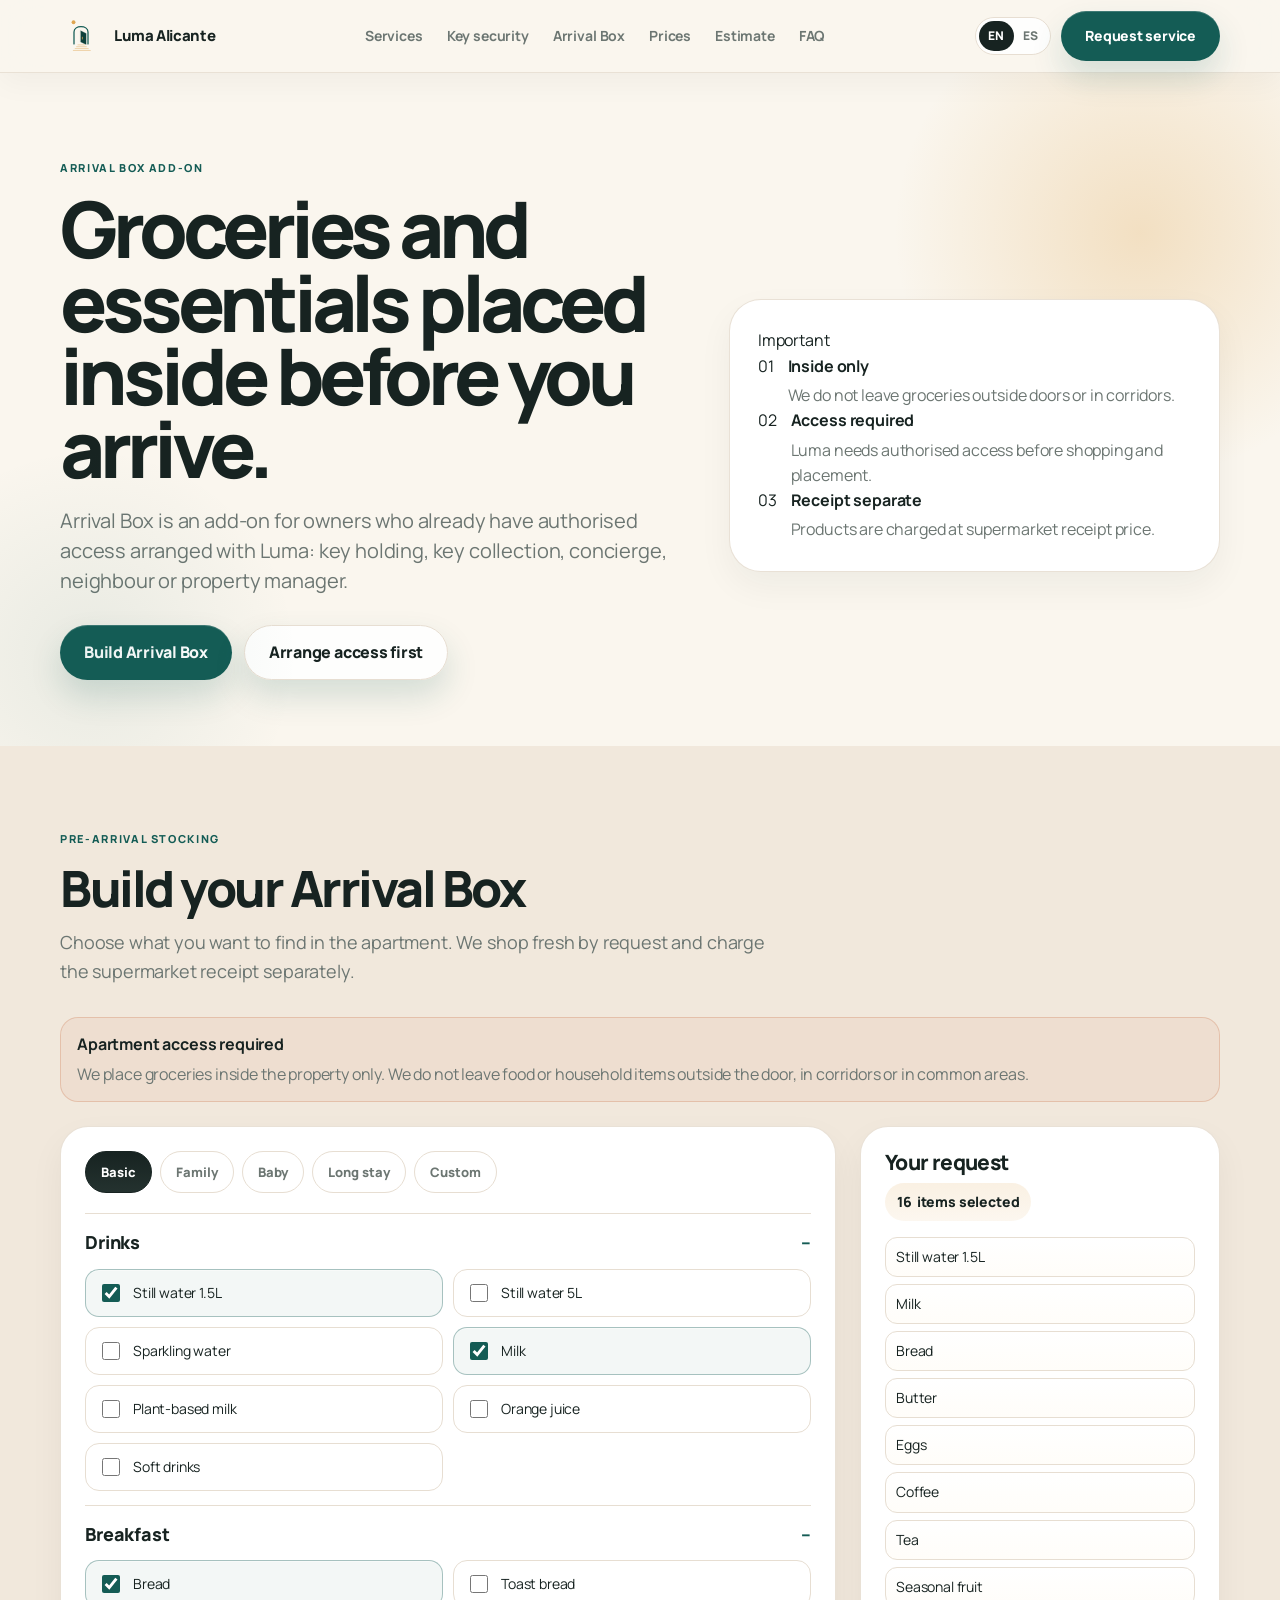
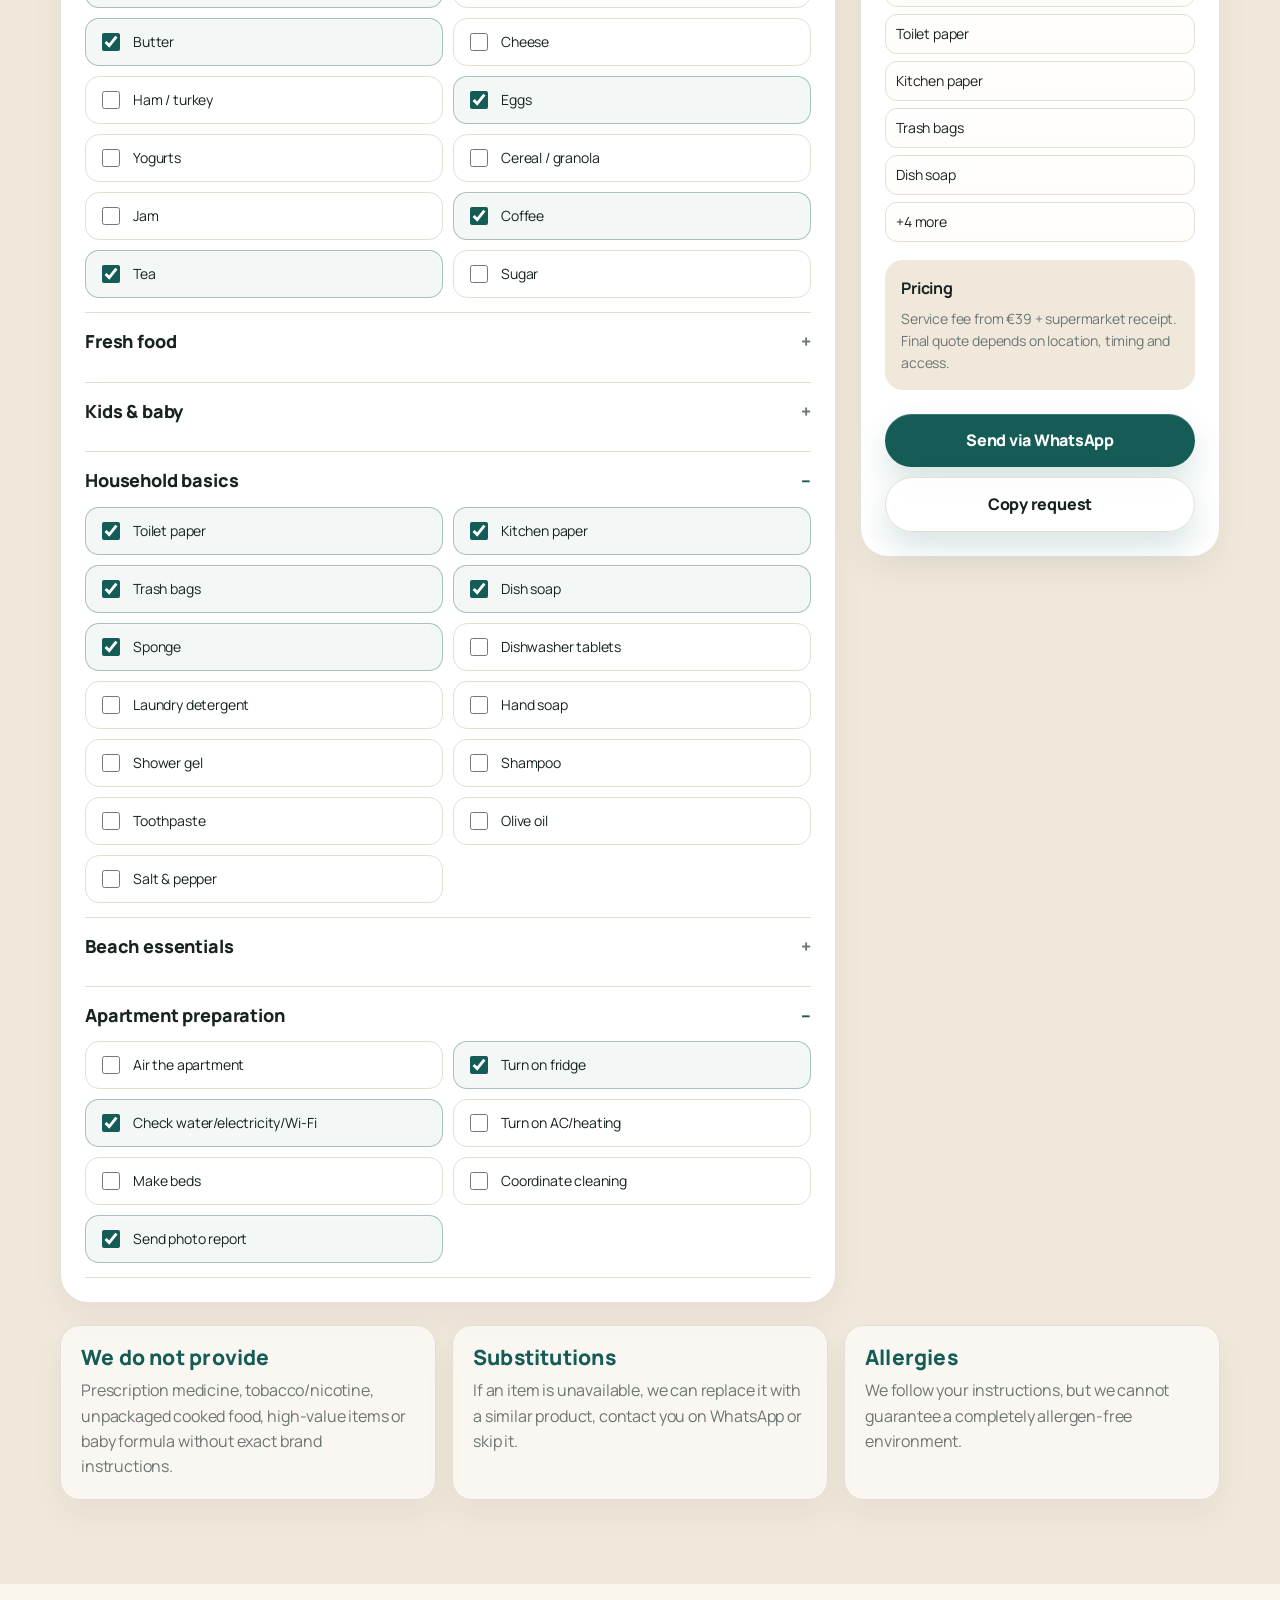
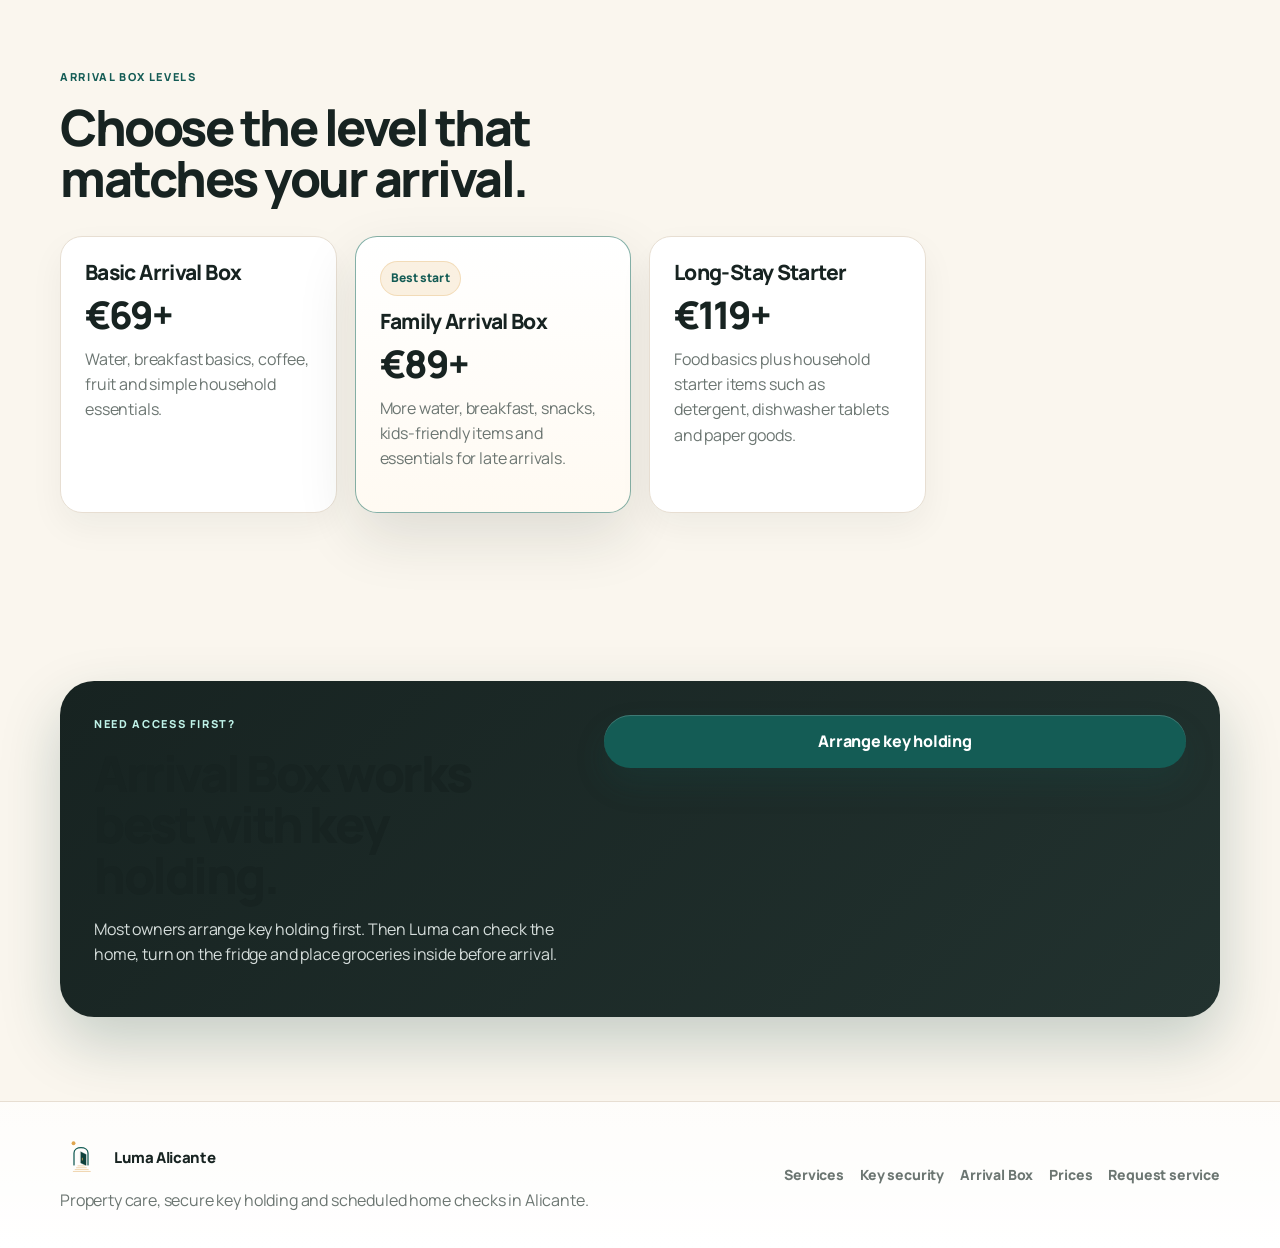
==== arrival-box.html @ c9a64bd4 "Reposition site around key holding and home checks" ====
<!DOCTYPE html>
<html lang="en">
<head>
  <meta charset="UTF-8" />
  <meta name="viewport" content="width=device-width, initial-scale=1.0" />
  <title>Luma Alicante — Arrival Box</title>
  <meta name="description" content="Arrival Box grocery and essentials setup for Alicante property owners when Luma has authorised apartment access." />
  <link rel="canonical" href="https://lumaalicante.com/arrival-box.html" />
  <link rel="icon" href="assets/favicon.svg" type="image/svg+xml" />
  <link rel="preconnect" href="https://fonts.googleapis.com" />
  <link rel="preconnect" href="https://fonts.gstatic.com" crossorigin />
  <link href="https://fonts.googleapis.com/css2?family=Manrope:wght@400;500;600;700;800&display=swap" rel="stylesheet" />
  <link rel="stylesheet" href="styles.css" />
</head>
<body>
  <header class="site-header">
    <div class="container nav">
      <a href="index.html#top" class="brand" aria-label="Luma Alicante home">
        <span class="brand-mark brand-mark-logo"><img src="assets/luma-mark-header.svg" alt="" /></span>
        <span class="brand-text">Luma Alicante</span>
      </a>

      <nav class="nav-links" aria-label="Main navigation">
        <a data-i18n="nav.services" href="index.html#services">Services</a>
        <a data-i18n="nav.security" href="index.html#key-security">Key security</a>
        <a data-i18n="nav.arrival" href="arrival-box.html">Arrival Box</a>
        <a data-i18n="nav.prices" href="index.html#prices">Prices</a>
        <a data-i18n="nav.estimate" href="index.html#calculator">Estimate</a>
        <a data-i18n="nav.faq" href="index.html#faq">FAQ</a>
      </nav>

      <div class="nav-actions">
        <div class="lang-switch" aria-label="Language">
          <button class="lang-btn active" data-lang="en" type="button">EN</button>
          <button class="lang-btn" data-lang="es" type="button">ES</button>
        </div>
        <a class="btn btn-small" href="index.html#contact" data-i18n="nav.cta">Request service</a>
      </div>
    </div>
  </header>

  <main id="top">
    <section class="hero hero-compact">
      <div class="container hero-grid">
        <div class="hero-copy">
          <p class="eyebrow" data-i18n="arrivalPage.eyebrow">Arrival Box add-on</p>
          <h1 data-i18n="arrivalPage.title">Groceries and essentials placed inside before you arrive.</h1>
          <p class="hero-subtitle" data-i18n="arrivalPage.subtitle">Arrival Box is an add-on for owners who already have authorised access arranged with Luma: key holding, key collection, concierge, neighbour or property manager.</p>
          <div class="hero-actions">
            <a class="btn" href="#arrival" data-i18n="arrivalPage.primary">Build Arrival Box</a>
            <a class="btn btn-secondary" href="index.html#contact" data-i18n="arrivalPage.secondary">Arrange access first</a>
          </div>
        </div>

        <div class="hero-card">
          <div class="mini-card">
            <span class="mini-label" data-i18n="arrivalPage.cardTitle">Important</span>
            <div class="mini-item">
              <span>01</span>
              <div><strong data-i18n="arrivalPage.item1.title">Inside only</strong><p data-i18n="arrivalPage.item1.text">We do not leave groceries outside doors or in corridors.</p></div>
            </div>
            <div class="mini-item">
              <span>02</span>
              <div><strong data-i18n="arrivalPage.item2.title">Access required</strong><p data-i18n="arrivalPage.item2.text">Luma needs authorised access before shopping and placement.</p></div>
            </div>
            <div class="mini-item">
              <span>03</span>
              <div><strong data-i18n="arrivalPage.item3.title">Receipt separate</strong><p data-i18n="arrivalPage.item3.text">Products are charged at supermarket receipt price.</p></div>
            </div>
          </div>
        </div>
      </div>
    </section>

    <section class="section section-alt" id="arrival">
      <div class="container">
        <div class="section-head">
          <p class="eyebrow" data-i18n="arrival.eyebrow">Pre-arrival stocking</p>
          <h2 data-i18n="arrival.title">Build your Arrival Box</h2>
          <p data-i18n="arrival.subtitle">Choose what you want to find inside the apartment. Arrival Box is available only when Luma has authorised access to the property.</p>
        </div>

        <div class="access-note">
          <strong data-i18n="arrival.access.title">Apartment access required</strong>
          <p data-i18n="arrival.access.text">We place groceries inside the property only. We do not leave food or household items outside the door, in corridors or in common areas.</p>
        </div>

        <div class="builder-layout">
          <div class="builder">
            <div class="builder-toolbar">
              <button type="button" class="preset active" data-preset="basic" data-i18n="arrival.preset.basic">Basic</button>
              <button type="button" class="preset" data-preset="family" data-i18n="arrival.preset.family">Family</button>
              <button type="button" class="preset" data-preset="baby" data-i18n="arrival.preset.baby">Baby</button>
              <button type="button" class="preset" data-preset="longstay" data-i18n="arrival.preset.longstay">Long stay</button>
              <button type="button" class="preset" data-preset="custom" data-i18n="arrival.preset.custom">Custom</button>
            </div>

            <div class="accordion">
              <details open>
                <summary data-i18n="arrival.cat.drinks">Drinks</summary>
                <div class="check-grid" data-category="drinks"></div>
              </details>
              <details open>
                <summary data-i18n="arrival.cat.breakfast">Breakfast</summary>
                <div class="check-grid" data-category="breakfast"></div>
              </details>
              <details>
                <summary data-i18n="arrival.cat.fresh">Fresh food</summary>
                <div class="check-grid" data-category="fresh"></div>
              </details>
              <details>
                <summary data-i18n="arrival.cat.kids">Kids & baby</summary>
                <div class="check-grid" data-category="kids"></div>
              </details>
              <details open>
                <summary data-i18n="arrival.cat.household">Household basics</summary>
                <div class="check-grid" data-category="household"></div>
              </details>
              <details>
                <summary data-i18n="arrival.cat.beach">Beach essentials</summary>
                <div class="check-grid" data-category="beach"></div>
              </details>
              <details open>
                <summary data-i18n="arrival.cat.prep">Apartment preparation</summary>
                <div class="check-grid" data-category="prep"></div>
              </details>
            </div>
          </div>

          <aside class="summary-card">
            <h3 data-i18n="summary.title">Your request</h3>
            <div class="summary-count"><span id="selectedCount">0</span> <span data-i18n="summary.items">items selected</span></div>
            <ul id="selectedList" class="selected-list"></ul>
            <div class="summary-note">
              <strong data-i18n="summary.priceTitle">Pricing</strong>
              <p data-i18n="summary.priceText">Service fee from €39 + supermarket receipt. Final quote depends on location, timing and access.</p>
            </div>
            <a id="whatsappBuilder" class="btn btn-full" href="#" target="_blank" rel="noreferrer" data-i18n="summary.whatsapp">Send via WhatsApp</a>
            <button id="copyRequest" class="btn btn-secondary btn-full" type="button" data-i18n="summary.copy">Copy request</button>
          </aside>
        </div>

        <div class="notice-grid">
          <div class="notice">
            <h3 data-i18n="arrival.rules.title">We do not provide</h3>
            <p data-i18n="arrival.rules.text">Prescription medicine, tobacco/nicotine, unpackaged cooked food, high-value items or baby formula without exact brand instructions.</p>
          </div>
          <div class="notice">
            <h3 data-i18n="arrival.subs.title">Substitutions</h3>
            <p data-i18n="arrival.subs.text">If an item is unavailable, we can replace it with a similar product, contact you on WhatsApp or skip it.</p>
          </div>
          <div class="notice">
            <h3 data-i18n="arrival.allergy.title">Allergies</h3>
            <p data-i18n="arrival.allergy.text">We follow your instructions, but we cannot guarantee a completely allergen-free environment.</p>
          </div>
        </div>
      </div>
    </section>

    <section class="section">
      <div class="container">
        <div class="section-head">
          <p class="eyebrow" data-i18n="arrivalPage.levels.eyebrow">Arrival Box levels</p>
          <h2 data-i18n="arrivalPage.levels.title">Choose the level that matches your arrival.</h2>
        </div>
        <div class="pricing-grid">
          <article class="price-card">
            <h3 data-i18n="arrivalPage.basic.title">Basic Arrival Box</h3>
            <p class="price">€69+</p>
            <p data-i18n="arrivalPage.basic.text">Water, breakfast basics, coffee, fruit and simple household essentials.</p>
          </article>
          <article class="price-card featured">
            <div class="badge" data-i18n="prices.badge">Best start</div>
            <h3 data-i18n="arrivalPage.family.title">Family Arrival Box</h3>
            <p class="price">€89+</p>
            <p data-i18n="arrivalPage.family.text">More water, breakfast, snacks, kids-friendly items and essentials for late arrivals.</p>
          </article>
          <article class="price-card">
            <h3 data-i18n="arrivalPage.long.title">Long-Stay Starter</h3>
            <p class="price">€119+</p>
            <p data-i18n="arrivalPage.long.text">Food basics plus household starter items such as detergent, dishwasher tablets and paper goods.</p>
          </article>
        </div>
      </div>
    </section>

    <section class="section cta-section">
      <div class="container cta-card">
        <div>
          <p class="eyebrow" data-i18n="arrivalPage.cta.eyebrow">Need access first?</p>
          <h2 data-i18n="arrivalPage.cta.title">Arrival Box works best with key holding.</h2>
          <p data-i18n="arrivalPage.cta.text">Most owners arrange key holding first. Then Luma can check the home, turn on the fridge and place groceries inside before arrival.</p>
        </div>
        <a class="btn" href="index.html#contact" data-i18n="arrivalPage.cta.button">Arrange key holding</a>
      </div>
    </section>
  </main>

  <footer class="footer">
    <div class="container footer-grid">
      <div>
        <a href="index.html#top" class="brand brand-footer">
          <span class="brand-mark brand-mark-logo"><img src="assets/luma-mark-header.svg" alt="" /></span>
          <span class="brand-text">Luma Alicante</span>
        </a>
        <p data-i18n="footer.text">Property care, secure key holding and scheduled home checks in Alicante.</p>
      </div>
      <div class="footer-links">
        <a href="index.html#services" data-i18n="nav.services">Services</a>
        <a href="index.html#key-security" data-i18n="nav.security">Key security</a>
        <a href="arrival-box.html" data-i18n="nav.arrival">Arrival Box</a>
        <a href="index.html#prices" data-i18n="nav.prices">Prices</a>
        <a href="index.html#contact" data-i18n="nav.cta">Request service</a>
      </div>
    </div>
  </footer>

  <script src="script.js"></script>
</body>
</html>
---- styles.css ----
:root{
  --bg:#FAF6EE;
  --surface:#FFFFFF;
  --surface-2:#F1E8DC;
  --text:#172321;
  --muted:#6C7672;
  --line:#E7DED2;
  --accent:#145C55;
  --accent-2:#DFA550;
  --accent-dark:#0E403B;
  --terracotta:#C96F4A;
  --shadow: 0 24px 60px rgba(22, 39, 36, .12);
  --radius: 22px;
  --radius-sm: 14px;
  --container: 1160px;
}

*{box-sizing:border-box}
html{scroll-behavior:smooth}
body{
  margin:0;
  font-family: Inter, ui-sans-serif, system-ui, -apple-system, BlinkMacSystemFont, "Segoe UI", Arial, sans-serif;
  color:var(--text);
  background:var(--bg);
  line-height:1.5;
}

a{color:inherit;text-decoration:none}
button,input,select,textarea{font:inherit}
.container{
  width:min(var(--container), calc(100% - 36px));
  margin:0 auto;
}

.site-header{
  position:sticky;
  top:0;
  z-index:50;
  background:rgba(248,245,239,.88);
  backdrop-filter: blur(18px);
  border-bottom:1px solid rgba(228,221,210,.72);
}

.nav{
  height:72px;
  display:flex;
  align-items:center;
  justify-content:space-between;
  gap:18px;
}

.brand{
  display:flex;
  align-items:center;
  gap:10px;
  font-weight:800;
  letter-spacing:-.02em;
}

.brand-mark{
  width:38px;
  height:38px;
  border-radius:12px;
  display:grid;
  place-items:center;
  background:var(--accent);
  color:#fff;
  font-weight:900;
  box-shadow:0 8px 22px rgba(31,111,97,.25);
}

.brand-text{white-space:nowrap}
.nav-links{
  display:flex;
  align-items:center;
  gap:22px;
  color:var(--muted);
  font-size:14px;
}
.nav-links a:hover{color:var(--text)}

.nav-actions{display:flex;align-items:center;gap:10px}
.lang-switch{
  display:flex;
  padding:3px;
  border:1px solid var(--line);
  border-radius:999px;
  background:rgba(255,255,255,.7);
}

.lang-btn{
  border:0;
  background:transparent;
  color:var(--muted);
  padding:6px 9px;
  border-radius:999px;
  cursor:pointer;
  font-size:12px;
  font-weight:700;
}
.lang-btn.active{
  background:var(--text);
  color:#fff;
}

.btn{
  display:inline-flex;
  align-items:center;
  justify-content:center;
  gap:8px;
  border:0;
  border-radius:999px;
  padding:14px 22px;
  background:var(--accent);
  color:#fff;
  font-weight:800;
  cursor:pointer;
  box-shadow:0 14px 34px rgba(31,111,97,.22);
  transition:transform .18s ease, box-shadow .18s ease, background .18s ease;
}
.btn:hover{transform:translateY(-1px);box-shadow:0 18px 44px rgba(31,111,97,.28);background:var(--accent-dark)}
.btn-secondary{
  background:#fff;
  color:var(--text);
  box-shadow:none;
  border:1px solid var(--line);
}
.btn-secondary:hover{background:var(--surface-2);box-shadow:none}
.btn-small{padding:10px 16px;font-size:14px}
.btn-full{width:100%}

.hero{
  padding:78px 0 56px;
  overflow:hidden;
  position:relative;
}
.hero:before{
  content:"";
  position:absolute;
  inset:-120px -140px auto auto;
  width:520px;
  height:520px;
  border-radius:50%;
  background:radial-gradient(circle, rgba(232,164,75,.35), rgba(232,164,75,0) 62%);
  pointer-events:none;
}
.hero-grid{
  display:grid;
  grid-template-columns: 1.12fr .88fr;
  gap:44px;
  align-items:center;
}
.eyebrow{
  margin:0 0 14px;
  color:var(--accent);
  font-weight:900;
  text-transform:uppercase;
  letter-spacing:.12em;
  font-size:12px;
}
h1,h2,h3,p{margin-top:0}
h1{
  font-size:clamp(42px, 7vw, 76px);
  line-height:.95;
  letter-spacing:-.07em;
  margin-bottom:22px;
}
h2{
  font-size:clamp(30px, 4vw, 48px);
  line-height:1.02;
  letter-spacing:-.045em;
  margin-bottom:16px;
}
h3{
  font-size:21px;
  line-height:1.15;
  letter-spacing:-.025em;
  margin-bottom:8px;
}
.hero-subtitle{
  max-width:680px;
  font-size:20px;
  color:var(--muted);
  margin-bottom:28px;
}
.hero-actions{display:flex;gap:12px;flex-wrap:wrap;margin-bottom:32px}
.trust-row{
  display:grid;
  grid-template-columns:repeat(3, minmax(0,1fr));
  gap:14px;
  max-width:720px;
}
.trust-row div{
  padding:16px;
  border:1px solid var(--line);
  border-radius:18px;
  background:rgba(255,255,255,.58);
}
.trust-row strong{display:block;font-size:14px}
.trust-row span{font-size:13px;color:var(--muted)}

.hero-card{
  background:var(--surface);
  padding:28px;
  border-radius:32px;
  box-shadow:var(--shadow);
  position:relative;
  overflow:hidden;
  border:1px solid rgba(255,255,255,.68);
}
.card-topline{
  height:8px;
  width:100px;
  border-radius:999px;
  background:linear-gradient(90deg, var(--accent), var(--accent-2));
  margin-bottom:22px;
}
.mini-list{display:grid;gap:18px;margin:22px 0 24px}
.mini-item{display:flex;gap:14px}
.icon{
  flex:0 0 auto;
  width:30px;
  height:30px;
  border-radius:50%;
  display:grid;
  place-items:center;
  color:#fff;
  background:var(--accent);
  font-weight:900;
}
.mini-item p{color:var(--muted);margin:4px 0 0}

.section{padding:78px 0}
.section-alt{background:var(--surface-2)}
.problem{padding:54px 0;border-top:1px solid var(--line);border-bottom:1px solid var(--line)}
.split{
  display:grid;
  grid-template-columns: .9fr 1fr;
  gap:44px;
  align-items:start;
}
.split > p, .split div + p{font-size:19px;color:var(--muted);margin:0}
.section-head{
  max-width:720px;
  margin-bottom:32px;
}
.section-head p:not(.eyebrow){color:var(--muted);font-size:18px}

.cards{display:grid;gap:18px}
.cards-3{grid-template-columns:repeat(3, minmax(0,1fr))}
.card{
  background:var(--surface);
  border:1px solid var(--line);
  border-radius:var(--radius);
  padding:24px;
  min-height:210px;
}
.card p{color:var(--muted);margin-bottom:0}
.card-icon{font-size:28px;display:block;margin-bottom:18px}

.builder-layout{
  display:grid;
  grid-template-columns:1fr 360px;
  gap:24px;
  align-items:start;
}
.builder,.summary-card{
  background:var(--surface);
  border:1px solid var(--line);
  border-radius:28px;
  padding:24px;
}
.builder-toolbar{
  display:flex;
  flex-wrap:wrap;
  gap:8px;
  margin-bottom:18px;
}
.preset{
  border:1px solid var(--line);
  background:#fff;
  border-radius:999px;
  padding:10px 14px;
  font-weight:800;
  cursor:pointer;
  color:var(--muted);
}
.preset.active{
  color:#fff;
  background:var(--text);
  border-color:var(--text);
}
.accordion details{
  border-top:1px solid var(--line);
  padding:14px 0;
}
.accordion details:last-child{border-bottom:1px solid var(--line)}
.accordion summary{
  cursor:pointer;
  font-weight:900;
  font-size:18px;
  margin-bottom:12px;
}
.check-grid{
  display:grid;
  grid-template-columns:repeat(2, minmax(0,1fr));
  gap:10px;
}
.check{
  display:flex;
  align-items:center;
  gap:10px;
  padding:11px 12px;
  border:1px solid var(--line);
  border-radius:14px;
  background:#fff;
  cursor:pointer;
}
.check input{width:18px;height:18px;accent-color:var(--accent)}
.check span{font-size:14px}

.summary-card{
  position:sticky;
  top:92px;
}
.summary-count{
  display:inline-flex;
  gap:5px;
  align-items:center;
  padding:8px 12px;
  background:var(--surface-2);
  border-radius:999px;
  color:var(--muted);
  font-weight:800;
  font-size:14px;
  margin-bottom:16px;
}
.selected-list{
  min-height:120px;
  padding:0;
  margin:0 0 18px;
  list-style:none;
  display:grid;
  gap:7px;
}
.selected-list li{
  font-size:14px;
  padding:8px 10px;
  background:#fff;
  border:1px solid var(--line);
  border-radius:12px;
}
.summary-note{
  padding:16px;
  background:var(--surface-2);
  border-radius:18px;
  margin:14px 0;
}
.summary-note p{margin:6px 0 0;color:var(--muted);font-size:14px}
.summary-card .btn{margin-top:10px}

.notice-grid{
  display:grid;
  grid-template-columns:repeat(3, minmax(0,1fr));
  gap:16px;
  margin-top:22px;
}
.notice{
  background:rgba(255,255,255,.65);
  border:1px solid var(--line);
  border-radius:20px;
  padding:20px;
}
.notice p{color:var(--muted);margin-bottom:0}

.pricing-grid{
  display:grid;
  grid-template-columns:repeat(4, minmax(0,1fr));
  gap:18px;
}
.price-card{
  position:relative;
  background:var(--surface);
  border:1px solid var(--line);
  border-radius:var(--radius);
  padding:24px;
}
.price-card.featured{
  border-color:rgba(31,111,97,.55);
  box-shadow:var(--shadow);
}
.badge{
  display:inline-flex;
  padding:7px 10px;
  border-radius:999px;
  background:rgba(31,111,97,.1);
  color:var(--accent);
  font-weight:900;
  font-size:12px;
  margin-bottom:14px;
}
.price{
  font-size:36px;
  line-height:1;
  letter-spacing:-.05em;
  font-weight:950;
  margin:10px 0 14px;
}
.price-card p:not(.price){color:var(--muted)}
.price-card ul{
  padding-left:18px;
  margin:18px 0 0;
  color:var(--muted);
}
.price-card li{margin:8px 0}

.steps{
  display:grid;
  grid-template-columns:repeat(4, minmax(0,1fr));
  gap:18px;
}
.step{
  background:var(--surface);
  border:1px solid var(--line);
  border-radius:var(--radius);
  padding:24px;
}
.step span{
  width:38px;
  height:38px;
  display:grid;
  place-items:center;
  border-radius:50%;
  background:var(--accent);
  color:#fff;
  font-weight:950;
  margin-bottom:18px;
}
.step p{color:var(--muted);margin-bottom:0}

.areas{background:var(--accent);color:#fff}
.areas .eyebrow{color:#d9fff7}
.areas .split div + p{color:#e3f5f2}
.area-tags{
  display:flex;
  flex-wrap:wrap;
  gap:10px;
}
.area-tags span{
  padding:12px 14px;
  border-radius:999px;
  background:rgba(255,255,255,.14);
  border:1px solid rgba(255,255,255,.22);
  font-weight:800;
}

.narrow{max-width:820px}
.faq-list{
  display:grid;
  gap:12px;
}
.faq-list details{
  background:var(--surface);
  border:1px solid var(--line);
  border-radius:18px;
  padding:18px 20px;
}
.faq-list summary{
  cursor:pointer;
  font-weight:900;
}
.faq-list p{color:var(--muted);margin:12px 0 0}

.cta-section{padding-bottom:100px}
.cta-card{
  background:var(--text);
  color:#fff;
  border-radius:34px;
  padding:34px;
  display:grid;
  grid-template-columns:.9fr 1.1fr;
  gap:34px;
  align-items:start;
}
.cta-card .eyebrow{color:#bff2e8}
.cta-card p{color:#d5dddb}
.contact-form{
  display:grid;
  grid-template-columns:repeat(2, minmax(0,1fr));
  gap:14px;
  background:#fff;
  border-radius:26px;
  padding:20px;
  color:var(--text);
}
.contact-form label{display:grid;gap:7px}
.contact-form label.full{grid-column:1/-1}
.contact-form span{
  color:var(--muted);
  font-weight:800;
  font-size:13px;
}
input,select,textarea{
  width:100%;
  border:1px solid var(--line);
  border-radius:14px;
  padding:12px 13px;
  background:#fff;
  color:var(--text);
  outline:none;
}
input:focus,select:focus,textarea:focus{
  border-color:var(--accent);
  box-shadow:0 0 0 4px rgba(31,111,97,.1);
}
.contact-form button{grid-column:1/-1}
.form-note{
  grid-column:1/-1;
  margin:0;
  font-size:12px;
  color:var(--muted)!important;
}

.footer{
  padding:34px 0;
  border-top:1px solid var(--line);
  background:#fff;
}
.footer-grid{
  display:flex;
  justify-content:space-between;
  gap:24px;
}
.footer p{color:var(--muted);margin:10px 0 0}
.footer-links{
  display:flex;
  gap:16px;
  align-items:center;
  color:var(--muted);
  font-weight:800;
  font-size:14px;
}

@media (max-width: 980px){
  .nav-links{display:none}
  .hero-grid,.split,.builder-layout,.cta-card{grid-template-columns:1fr}
  .summary-card{position:static}
  .cards-3,.pricing-grid{grid-template-columns:repeat(2, minmax(0,1fr))}
  .steps,.notice-grid{grid-template-columns:repeat(2, minmax(0,1fr))}
  h1{letter-spacing:-.055em}
}

@media (max-width: 640px){
  .container{width:min(100% - 24px, var(--container))}
  .nav{height:auto;padding:12px 0;align-items:flex-start}
  .brand-text{font-size:14px}
  .nav-actions{align-items:flex-end;flex-direction:column}
  .btn-small{display:none}
  .hero{padding:46px 0 38px}
  .hero-actions .btn{width:100%}
  .trust-row,.cards-3,.pricing-grid,.steps,.notice-grid,.check-grid,.contact-form{grid-template-columns:1fr}
  .section{padding:54px 0}
  .hero-card,.builder,.summary-card,.cta-card{border-radius:24px;padding:20px}
  .footer-grid{display:grid}
  .footer-links{flex-wrap:wrap}
}


/* Strategic MVP sections */
.audience-cards .card{min-height:190px}
.audience-card{background:linear-gradient(180deg,#fff,rgba(255,255,255,.78))}
.pain-grid{display:grid;grid-template-columns:repeat(3,minmax(0,1fr));gap:16px}
.pain-item{background:var(--surface);border:1px solid var(--line);border-radius:22px;padding:22px}
.pain-item span{display:grid;place-items:center;width:42px;height:42px;border-radius:14px;background:rgba(31,111,97,.1);margin-bottom:16px;font-size:22px}
.pain-item p{color:var(--muted);margin-bottom:0}
.report-layout{display:grid;grid-template-columns:.9fr 1.1fr;gap:38px;align-items:center}
.report-layout>div:first-child p:not(.eyebrow){color:var(--muted);font-size:18px;margin-bottom:24px}
.report-card{background:#fff;border:1px solid var(--line);border-radius:30px;padding:24px;box-shadow:var(--shadow)}
.report-header{display:flex;align-items:flex-start;justify-content:space-between;gap:14px;padding-bottom:18px;border-bottom:1px solid var(--line);margin-bottom:16px}
.report-header strong{display:block;font-size:20px}.report-header span:not(.status-ok){display:block;color:var(--muted);font-size:14px;margin-top:3px}
.status-ok{display:inline-flex;align-items:center;justify-content:center;min-width:54px;height:34px;padding:0 12px;border-radius:999px;background:rgba(31,111,97,.12);color:var(--accent);font-weight:950}
.report-list{display:grid;gap:10px}.report-list div{display:flex;justify-content:space-between;gap:14px;padding:12px 14px;border-radius:14px;background:var(--bg)}.report-list span{color:var(--muted)}.report-list strong{color:var(--accent)}
.photo-strip{display:grid;grid-template-columns:repeat(4,1fr);gap:10px;margin:18px 0}.photo-strip span{height:78px;border-radius:14px;background:linear-gradient(135deg,rgba(31,111,97,.16),rgba(232,164,75,.18)),var(--surface-2);border:1px solid var(--line)}
.report-card>p{color:var(--muted);margin:0;font-size:14px}
.key-list{display:grid;grid-template-columns:repeat(2,minmax(0,1fr));gap:14px}.key-list div{background:#fff;border:1px solid var(--line);border-radius:18px;padding:18px}.key-list strong{display:block;font-size:18px;margin-bottom:6px}.key-list p{color:var(--muted);margin:0}
.scope-card{display:grid;grid-template-columns:.85fr 1.15fr;gap:34px;align-items:center;background:var(--text);color:#fff;border-radius:30px;padding:34px}.scope-card .eyebrow{color:#bff2e8}.scope-card p{color:#d5dddb;margin:0;font-size:18px}
@media (max-width:980px){.pain-grid,.report-layout,.scope-card{grid-template-columns:1fr}}
@media (max-width:640px){.pain-grid,.key-list{grid-template-columns:1fr}.photo-strip{grid-template-columns:repeat(2,1fr)}.scope-card{padding:24px;border-radius:24px}}


/* Luma palette refinements */
.notice h3,
.badge{
  letter-spacing:.01em;
}

.report-note-attention,
.attention-accent{
  color: var(--terracotta);
}

.warm-accent,
.text-warm{
  color: var(--terracotta);
}



/* Final typography and micro-details for Luma */
html{
  -webkit-font-smoothing: antialiased;
  -moz-osx-font-smoothing: grayscale;
}

body{
  font-family: "Manrope", Inter, ui-sans-serif, system-ui, -apple-system, BlinkMacSystemFont, "Segoe UI", Arial, sans-serif;
  line-height: 1.58;
  letter-spacing: -0.01em;
  text-rendering: optimizeLegibility;
}

::selection{
  background: rgba(20, 92, 85, .18);
  color: var(--text);
}

.site-header{
  background: rgba(250,246,238,.86);
  border-bottom: 1px solid rgba(231,222,210,.9);
  box-shadow: 0 10px 30px rgba(23,35,33,.04);
}

.brand{
  gap: 12px;
}

.brand-mark{
  width: 42px;
  height: 42px;
  border-radius: 14px;
  background: linear-gradient(160deg, var(--accent), #1a6b63);
  box-shadow:
    0 10px 24px rgba(20,92,85,.22),
    inset 0 1px 0 rgba(255,255,255,.18);
  position: relative;
  overflow: hidden;
}

.brand-mark:after{
  content:"";
  position:absolute;
  inset: 0;
  background:
    radial-gradient(circle at 78% 22%, rgba(223,165,80,.85), rgba(223,165,80,0) 28%);
  pointer-events:none;
}

.brand-text{
  font-size: 15px;
  font-weight: 800;
  letter-spacing: -0.025em;
}

.nav-links{
  gap: 24px;
  font-size: 14px;
  font-weight: 700;
}

.nav-links a{
  position: relative;
  transition: color .18s ease;
}

.nav-links a:after{
  content:"";
  position:absolute;
  left:0;
  bottom:-7px;
  width:100%;
  height:2px;
  transform: scaleX(0);
  transform-origin:left;
  transition: transform .18s ease;
  background: var(--accent);
  border-radius: 999px;
}

.nav-links a:hover:after{
  transform: scaleX(1);
}

.lang-switch{
  background: rgba(255,255,255,.84);
  box-shadow: inset 0 1px 0 rgba(255,255,255,.55);
}

.lang-btn{
  font-weight: 800;
  letter-spacing: .02em;
}

.btn{
  padding: 14px 24px;
  font-weight: 800;
  letter-spacing: -0.015em;
  box-shadow:
    0 16px 32px rgba(20,92,85,.16),
    inset 0 1px 0 rgba(255,255,255,.18);
}

.btn:hover{
  transform: translateY(-2px);
}

.btn-secondary{
  background: rgba(255,255,255,.88);
}

.hero{
  padding: 86px 0 62px;
}

.hero:before{
  width: 560px;
  height: 560px;
  background:
    radial-gradient(circle, rgba(223,165,80,.28), rgba(223,165,80,0) 62%);
}

.hero:after{
  content:"";
  position:absolute;
  inset:auto auto -120px -120px;
  width:420px;
  height:420px;
  border-radius:50%;
  background: radial-gradient(circle, rgba(20,92,85,.08), rgba(20,92,85,0) 70%);
  pointer-events:none;
}

.eyebrow{
  font-size: 11px;
  letter-spacing: .15em;
  margin-bottom: 16px;
}

h1,h2,h3{
  color: var(--text);
}

h1{
  font-size: clamp(44px, 7vw, 78px);
  line-height: .94;
  font-weight: 800;
  letter-spacing: -0.065em;
  max-width: 12.5ch;
  margin-bottom: 20px;
}

h2{
  font-weight: 800;
  font-size: clamp(32px, 4.2vw, 50px);
  line-height: 1.02;
  letter-spacing: -0.05em;
  max-width: 16ch;
}

.section-head h2{
  margin-bottom: 14px;
}

h3{
  font-size: 21px;
  line-height: 1.14;
  font-weight: 800;
  letter-spacing: -0.03em;
}

.hero-subtitle{
  max-width: 640px;
  font-size: 20px;
  line-height: 1.52;
  color: var(--muted);
}

.trust-row div{
  background: rgba(255,255,255,.68);
  border: 1px solid rgba(231,222,210,.95);
  box-shadow: 0 8px 24px rgba(23,35,33,.04);
}

.hero-card,
.builder,
.summary-card,
.price-card,
.card,
.step,
.faq-list details,
.pain-item,
.report-card,
.notice,
.key-list div{
  box-shadow: 0 14px 34px rgba(23,35,33,.05);
}

.hero-card,
.report-card,
.summary-card,
.builder{
  border: 1px solid rgba(231,222,210,.9);
}

.card-topline{
  height: 9px;
  width: 112px;
  background: linear-gradient(90deg, var(--accent), var(--accent-2));
}

.mini-item .icon{
  box-shadow: 0 8px 16px rgba(20,92,85,.16);
}

.section{
  padding: 84px 0;
}

.problem{
  background:
    linear-gradient(180deg, rgba(255,255,255,.42), rgba(255,255,255,.18));
}

.split > p, .split div + p,
.section-head p:not(.eyebrow),
.report-layout > div:first-child p:not(.eyebrow){
  color: var(--muted);
}

.card,
.pain-item,
.step,
.notice{
  transition: transform .18s ease, box-shadow .18s ease, border-color .18s ease;
}

.card:hover,
.pain-item:hover,
.step:hover,
.notice:hover{
  transform: translateY(-3px);
  box-shadow: 0 18px 38px rgba(23,35,33,.07);
  border-color: rgba(20,92,85,.16);
}

.card-icon{
  filter: saturate(1.05);
}

.builder-toolbar{
  margin-bottom: 20px;
}

.preset{
  font-size: 13px;
  font-weight: 800;
  padding: 10px 15px;
  transition: all .18s ease;
}

.preset:hover{
  border-color: rgba(20,92,85,.28);
}

.preset.active{
  background: linear-gradient(180deg, var(--text), #24322f);
}

.accordion summary{
  list-style: none;
  position: relative;
  padding-right: 22px;
}

.accordion summary::-webkit-details-marker{
  display:none;
}

.accordion summary:after{
  content:"+";
  position:absolute;
  right:0;
  top:0;
  color: var(--muted);
  font-weight: 800;
}

.accordion details[open] summary:after{
  content:"–";
  color: var(--accent);
}

.check{
  transition: border-color .15s ease, background .15s ease, transform .15s ease, box-shadow .15s ease;
}

.check:hover{
  border-color: rgba(20,92,85,.26);
  transform: translateY(-1px);
}

.check:has(input:checked){
  background: rgba(20,92,85,.05);
  border-color: rgba(20,92,85,.34);
  box-shadow: inset 0 1px 0 rgba(255,255,255,.4);
}

.summary-count{
  background: linear-gradient(180deg, rgba(223,165,80,.16), rgba(223,165,80,.09));
  color: var(--text);
}

.selected-list li{
  background: linear-gradient(180deg, #fff, #fffdf9);
}

.notice h3,
.badge{
  color: var(--accent);
}

.badge{
  background: rgba(223,165,80,.16);
  border: 1px solid rgba(223,165,80,.28);
}

.price-card.featured{
  background: linear-gradient(180deg, #fff, #fffaf2);
}

.price{
  font-size: 38px;
  font-weight: 800;
}

.report-list div{
  background: linear-gradient(180deg, #fff, #fcfbf8);
  border: 1px solid rgba(231,222,210,.72);
}

.status-ok{
  background: rgba(20,92,85,.10);
  border: 1px solid rgba(20,92,85,.16);
}

.photo-strip span{
  position: relative;
  overflow: hidden;
}

.photo-strip span:after{
  content:"";
  position:absolute;
  inset:0;
  background: linear-gradient(135deg, rgba(255,255,255,.08), rgba(255,255,255,0));
}

.area-tags span{
  background: rgba(255,255,255,.12);
  backdrop-filter: blur(8px);
}

.faq-list summary{
  font-size: 17px;
  line-height: 1.3;
}

.cta-card{
  box-shadow: 0 26px 60px rgba(14,64,59,.22);
  background: linear-gradient(135deg, var(--text), #22322f);
}

.contact-form{
  box-shadow: inset 0 1px 0 rgba(255,255,255,.28);
}

input,select,textarea{
  transition: border-color .18s ease, box-shadow .18s ease, background .18s ease;
}

input:hover,select:hover,textarea:hover{
  border-color: rgba(20,92,85,.22);
}

input::placeholder,
textarea::placeholder{
  color: #98a19d;
}

.footer{
  background: linear-gradient(180deg, rgba(255,255,255,.72), #fff);
}

.footer-links a{
  position: relative;
}

.footer-links a:after{
  content:"";
  position:absolute;
  left:0;
  bottom:-4px;
  width:100%;
  height:1px;
  transform: scaleX(0);
  transform-origin:left;
  transition: transform .18s ease;
  background: var(--accent);
}

.footer-links a:hover:after{
  transform: scaleX(1);
}

@media (max-width: 980px){
  h1{
    max-width: none;
  }
  h2{
    max-width: none;
  }
}

@media (max-width: 640px){
  body{
    line-height: 1.56;
  }
  h1{
    font-size: clamp(38px, 11vw, 54px);
    letter-spacing: -0.055em;
  }
  .hero-subtitle{
    font-size: 18px;
  }
  .site-header{
    box-shadow:none;
  }
  .brand-mark{
    width: 38px;
    height: 38px;
  }
  .section{
    padding: 58px 0;
  }
}


/* Luma final logo integration */
.brand-mark-logo{
  padding:0;
  background:var(--accent-dark);
  overflow:hidden;
  box-shadow:
    0 10px 24px rgba(14,64,59,.18),
    inset 0 1px 0 rgba(255,255,255,.12);
}

.brand-mark-logo:after{
  display:none;
}

.brand-mark-logo img{
  width:100%;
  height:100%;
  display:block;
  object-fit:cover;
}

.hero-logo-lockup{
  display:flex;
  justify-content:center;
  margin:-4px 0 8px;
  padding-bottom:10px;
  border-bottom:1px solid rgba(231,222,210,.65);
}

.hero-logo-lockup img{
  width:min(240px, 72%);
  height:auto;
  opacity:.98;
}

@media (max-width: 640px){
  .hero-logo-lockup{
    margin-top:0;
  }
  .hero-logo-lockup img{
    width:min(220px, 78%);
  }
}


/* Launch polish for final Luma logo */
.brand-mark-logo{background:var(--accent-dark); border-radius:14px;}
.brand-mark-logo img{object-fit:cover; transform:scale(1.02);}
.hero-logo-lockup img{max-height:170px;}
@media (max-width: 640px){.hero-logo-lockup img{max-height:145px;}}


/* Logo placement fix: light header mark, no large centered logo in hero card */
.brand-mark-logo{
  width:42px;
  height:42px;
  padding:0;
  background:transparent !important;
  border-radius:0 !important;
  box-shadow:none !important;
  overflow:visible;
}

.brand-mark-logo:after{
  display:none !important;
}

.brand-mark-logo img{
  width:42px;
  height:42px;
  display:block;
  object-fit:contain !important;
  transform:none !important;
}

.hero-logo-lockup{
  display:none !important;
}

.hero-card .card-topline{
  margin-top:0;
}

@media (max-width: 640px){
  .brand-mark-logo,
  .brand-mark-logo img{
    width:38px;
    height:38px;
  }
}


/* Service calculator */
.calculator-section{
  background:
    radial-gradient(circle at top right, rgba(223,165,80,.10), rgba(223,165,80,0) 36%),
    var(--surface-2);
}

.calculator-grid{
  display:grid;
  grid-template-columns: minmax(0, 1.35fr) minmax(320px, .65fr);
  gap:28px;
  align-items:start;
}

.calculator-panel,
.calculator-summary{
  background:#fff;
  border:1px solid var(--line);
  border-radius:30px;
  box-shadow:0 14px 34px rgba(23,35,33,.05);
}

.calculator-panel{
  padding:28px;
}

.calculator-summary{
  padding:26px;
  position:sticky;
  top:96px;
}

.calc-group{
  padding-bottom:22px;
  margin-bottom:22px;
  border-bottom:1px solid var(--line);
}

.calc-group:last-of-type{
  margin-bottom:0;
}

.calc-group h3{
  margin-bottom:14px;
}

.calc-row{
  display:grid;
  grid-template-columns:repeat(2, minmax(0, 1fr));
  gap:16px;
  margin-top:16px;
}

.calc-field{
  display:grid;
  gap:8px;
}

.calc-field span{
  font-weight:800;
  color:var(--text);
  font-size:14px;
}

.calc-field select,
.calc-field input{
  width:100%;
  border:1px solid var(--line);
  border-radius:16px;
  padding:13px 14px;
  font:inherit;
  background:#fff;
  color:var(--text);
}

.calc-hint{
  margin:10px 0 0;
  color:var(--muted);
  font-size:14px;
}

.calc-options{
  display:grid;
  gap:10px;
}

.calc-options label{
  display:flex;
  gap:11px;
  align-items:center;
  border:1px solid var(--line);
  border-radius:16px;
  padding:13px 14px;
  background:linear-gradient(180deg, #fff, #fffdf9);
  cursor:pointer;
  transition:border-color .18s ease, transform .18s ease, background .18s ease;
}

.calc-options label:hover{
  border-color:rgba(20,92,85,.25);
  transform:translateY(-1px);
}

.calc-options input{
  width:18px;
  height:18px;
  accent-color:var(--accent);
  flex:0 0 auto;
}

.calc-options span{
  font-weight:700;
  color:var(--text);
}

.calc-total{
  display:flex;
  justify-content:space-between;
  align-items:baseline;
  gap:16px;
  padding:16px 0;
  border-bottom:1px solid var(--line);
}

.calc-total span{
  color:var(--muted);
  font-weight:800;
}

.calc-total strong{
  color:var(--accent);
  font-size:42px;
  line-height:1;
  letter-spacing:-.04em;
}

.calc-total-muted strong{
  color:var(--text);
  font-size:26px;
}

.calc-breakdown{
  margin:22px 0;
}

.calc-breakdown h3{
  margin-bottom:12px;
}

.calc-breakdown ul{
  list-style:none;
  display:grid;
  gap:8px;
}

.calc-breakdown li{
  display:flex;
  justify-content:space-between;
  gap:16px;
  background:var(--bg);
  border:1px solid rgba(231,222,210,.7);
  border-radius:14px;
  padding:10px 12px;
  color:var(--muted);
  font-size:14px;
}

.calc-breakdown li strong{
  color:var(--text);
}

.calc-disclaimer{
  color:var(--muted);
  font-size:14px;
  margin-bottom:18px;
}

@media (max-width: 980px){
  .calculator-grid{
    grid-template-columns:1fr;
  }
  .calculator-summary{
    position:static;
  }
}

@media (max-width: 640px){
  .calculator-panel,
  .calculator-summary{
    padding:20px;
    border-radius:24px;
  }
  .calc-row{
    grid-template-columns:1fr;
  }
  .calc-total strong{
    font-size:34px;
  }
}


/* Calculator v2 fields */
.calc-grocery-field{
  margin-top:16px;
}

.calc-group-last{
  padding-bottom:0;
  border-bottom:0;
}

.calculator-panel optgroup{
  color:var(--muted);
  font-weight:800;
}

.calculator-panel option{
  color:var(--text);
}


/* Trust-first update */
.text-link{
  display:inline-flex;
  margin-top:12px;
  color:var(--accent);
  font-weight:900;
  border-bottom:1px solid rgba(20,92,85,.25);
}

.cards-4{
  display:grid;
  grid-template-columns:repeat(4, minmax(0, 1fr));
  gap:18px;
}

.security-section{
  background:
    radial-gradient(circle at top left, rgba(20,92,85,.08), rgba(20,92,85,0) 36%),
    var(--surface-2);
}

.calc-warning,
.access-note{
  border:1px solid rgba(201,111,74,.28);
  background:rgba(201,111,74,.08);
  border-radius:18px;
  padding:14px 16px;
  color:var(--text);
}

.calc-warning{
  margin:14px 0 0;
  font-size:14px;
}

.access-note{
  margin:0 0 24px;
}

.access-note strong{
  display:block;
  margin-bottom:4px;
}

.access-note p{
  margin:0;
  color:var(--muted);
}

.form-actions{
  display:grid;
  grid-template-columns:1fr 1fr;
  gap:12px;
}

.hero-compact{
  padding-bottom:34px;
}

@media (max-width: 980px){
  .cards-4{
    grid-template-columns:repeat(2, minmax(0, 1fr));
  }
}

@media (max-width: 640px){
  .cards-4,
  .form-actions{
    grid-template-columns:1fr;
  }
}
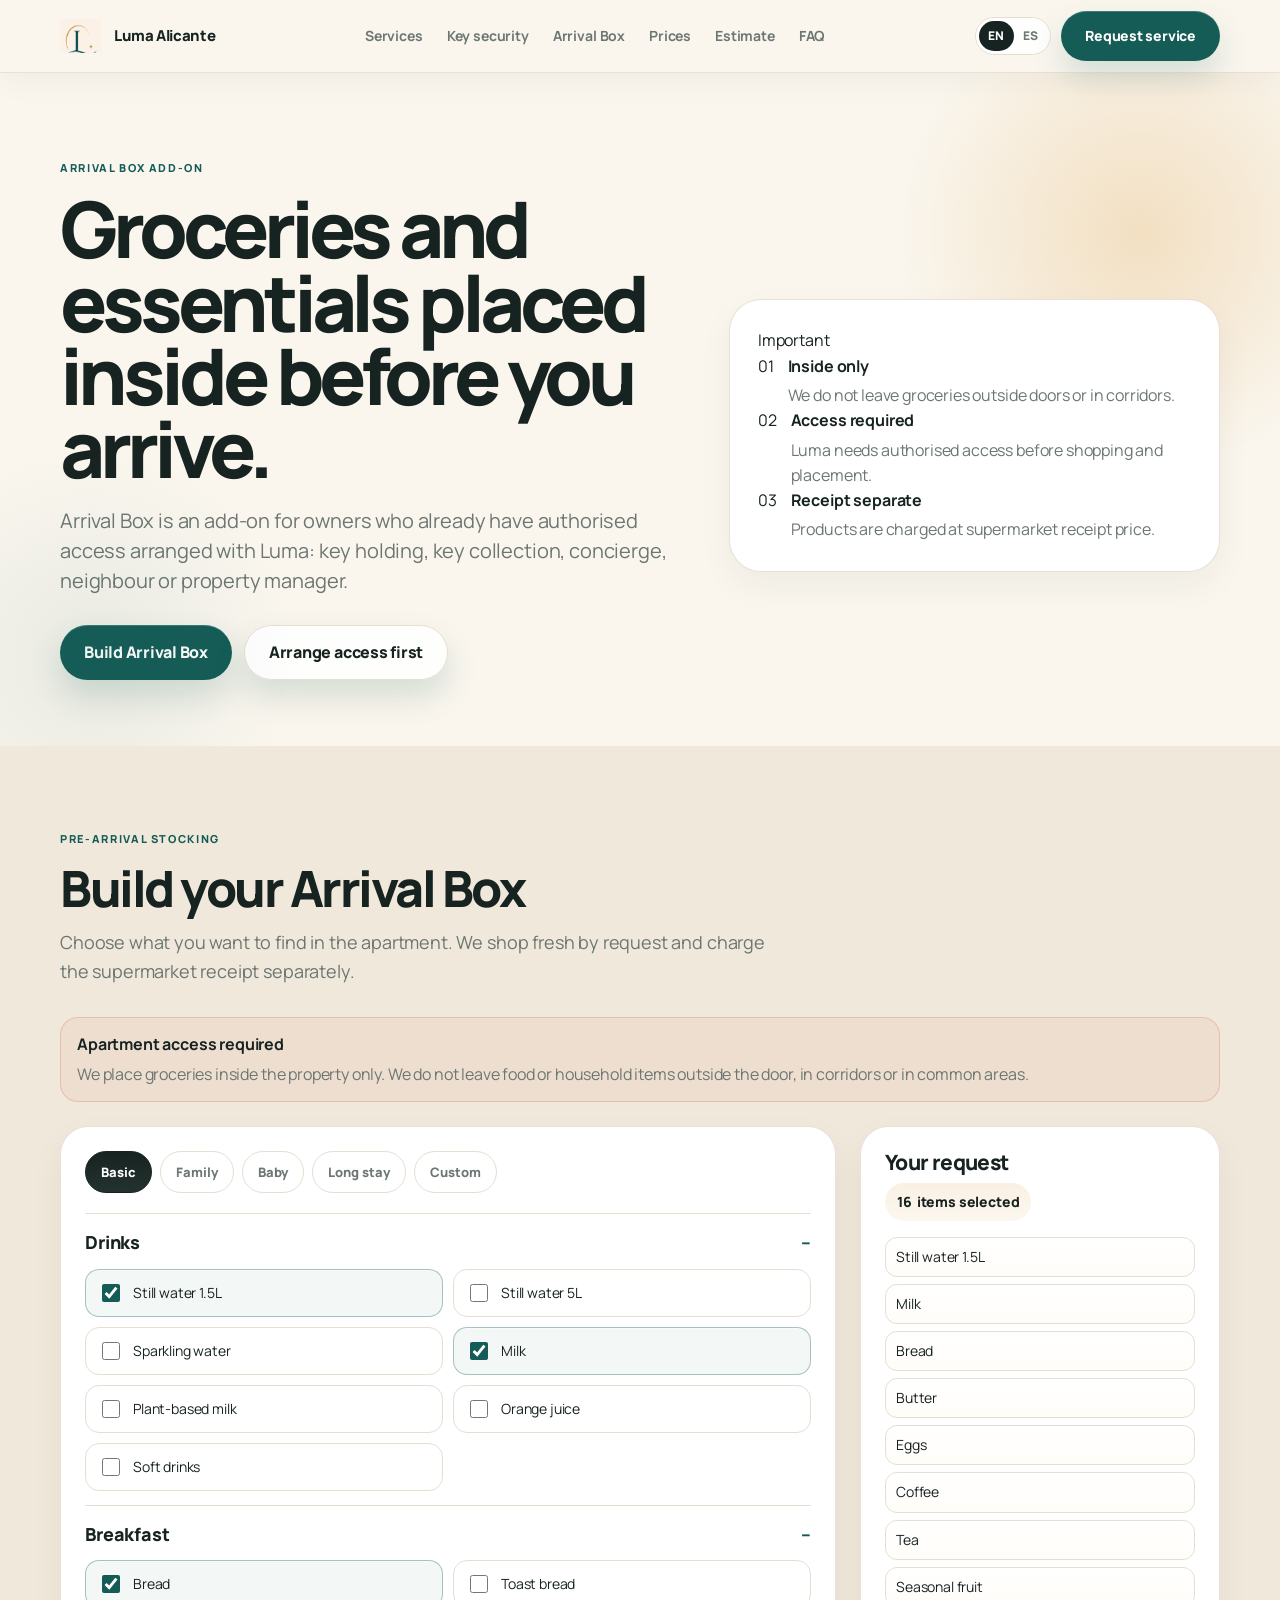
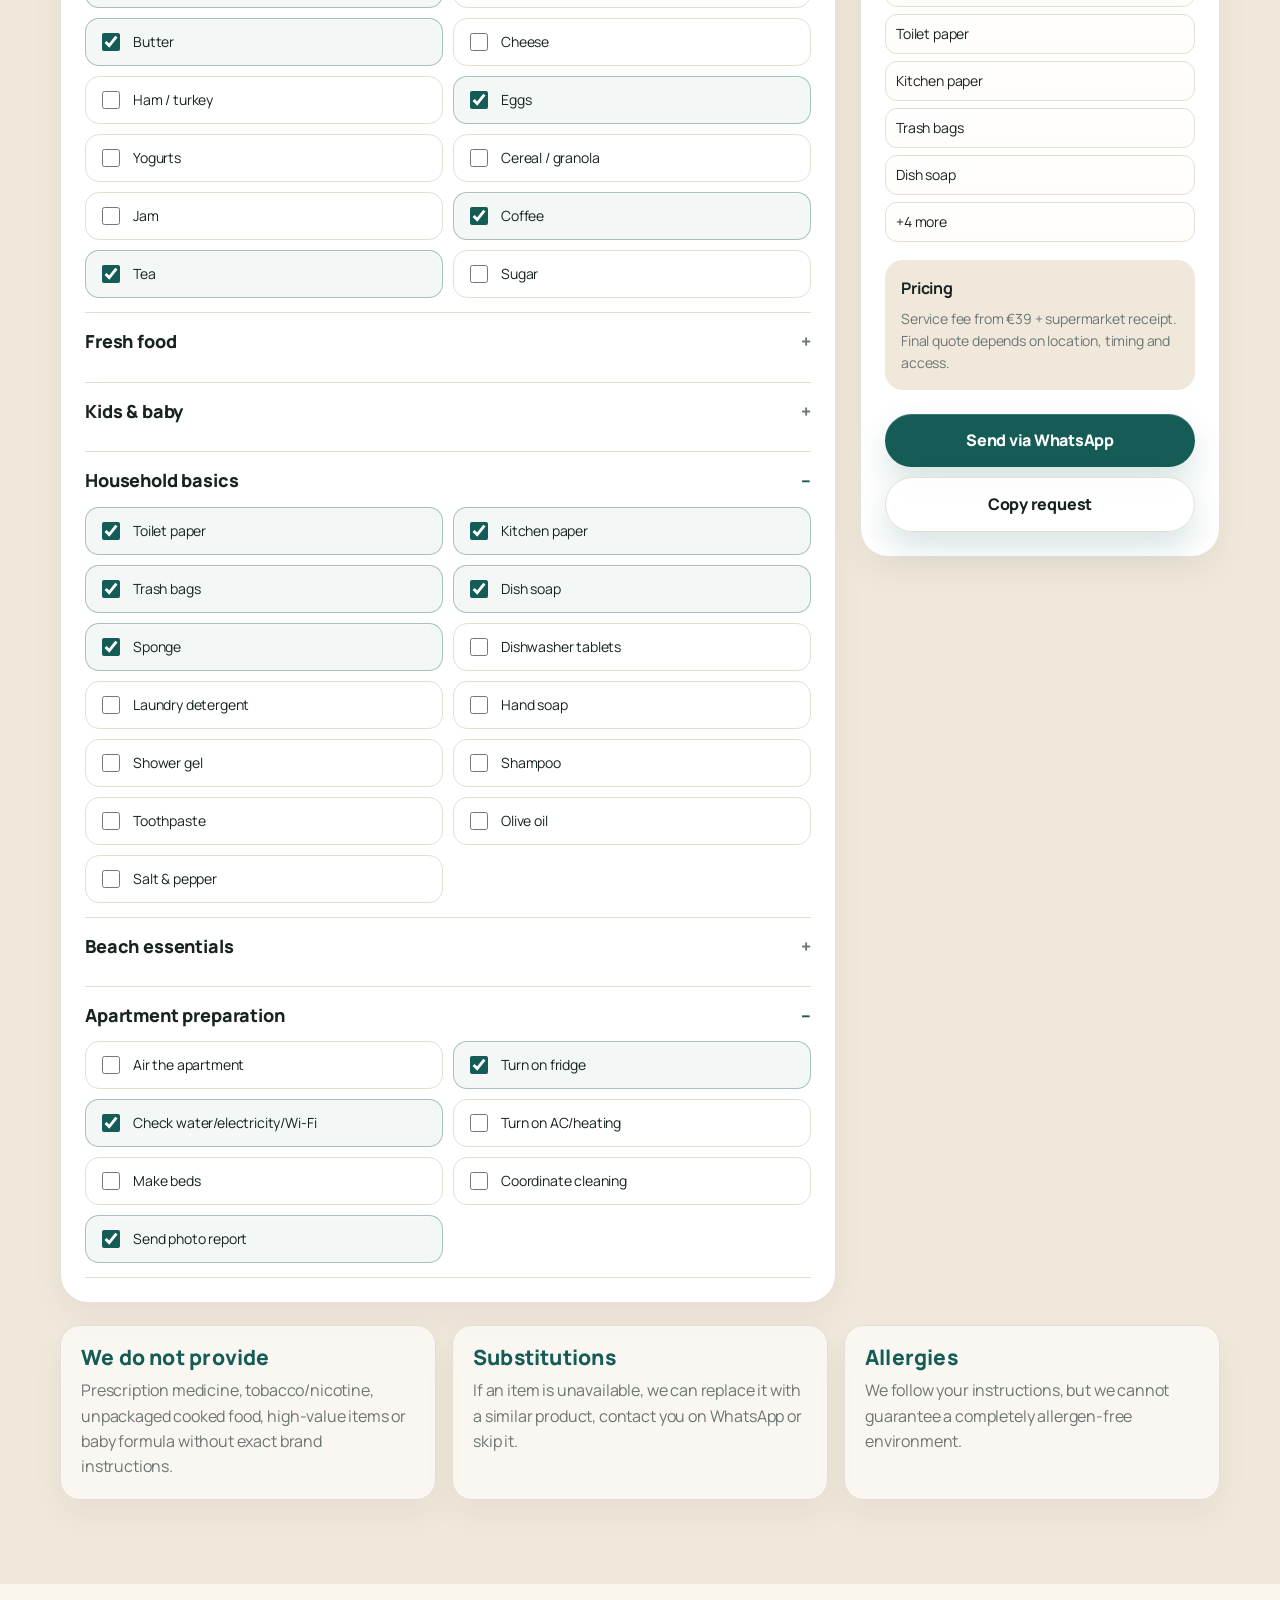
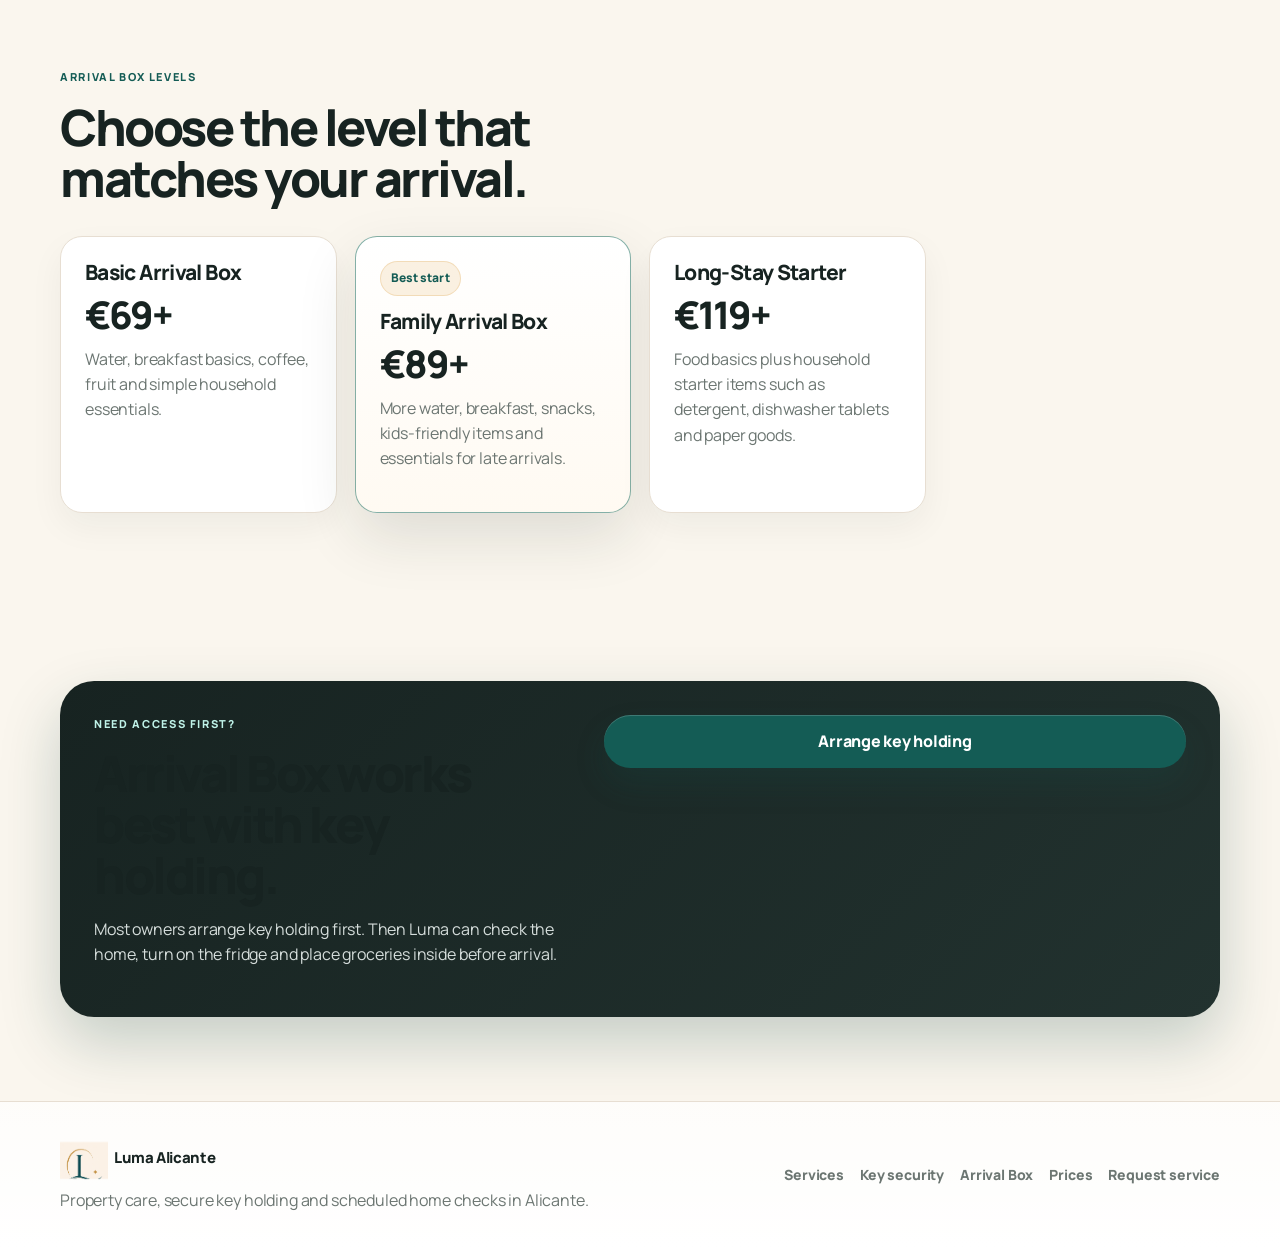
==== commit a4ca1361: "Update Luma logo to selected Option A" ====
--- a/arrival-box.html
+++ b/arrival-box.html
@@ -6,7 +6,7 @@
   <title>Luma Alicante — Arrival Box</title>
   <meta name="description" content="Arrival Box grocery and essentials setup for Alicante property owners when Luma has authorised apartment access." />
   <link rel="canonical" href="https://lumaalicante.com/arrival-box.html" />
-  <link rel="icon" href="assets/favicon.svg" type="image/svg+xml" />
+  <link rel="icon" href="assets/favicon.png" type="image/png" />
   <link rel="preconnect" href="https://fonts.googleapis.com" />
   <link rel="preconnect" href="https://fonts.gstatic.com" crossorigin />
   <link href="https://fonts.googleapis.com/css2?family=Manrope:wght@400;500;600;700;800&display=swap" rel="stylesheet" />
@@ -16,7 +16,7 @@
   <header class="site-header">
     <div class="container nav">
       <a href="index.html#top" class="brand" aria-label="Luma Alicante home">
-        <span class="brand-mark brand-mark-logo"><img src="assets/luma-mark-header.svg" alt="" /></span>
+        <span class="brand-mark brand-mark-logo"><img src="assets/luma-mark-header.png" alt="" /></span>
         <span class="brand-text">Luma Alicante</span>
       </a>
 
@@ -200,7 +200,7 @@
     <div class="container footer-grid">
       <div>
         <a href="index.html#top" class="brand brand-footer">
-          <span class="brand-mark brand-mark-logo"><img src="assets/luma-mark-header.svg" alt="" /></span>
+          <span class="brand-mark brand-mark-logo"><img src="assets/luma-mark-header.png" alt="" /></span>
           <span class="brand-text">Luma Alicante</span>
         </a>
         <p data-i18n="footer.text">Property care, secure key holding and scheduled home checks in Alicante.</p>
--- a/styles.css
+++ b/styles.css
@@ -256,7 +256,20 @@
   min-height:210px;
 }
 .card p{color:var(--muted);margin-bottom:0}
-.card-icon{font-size:28px;display:block;margin-bottom:18px}
+.card-icon{
+  width:72px;
+  height:72px;
+  display:flex;
+  align-items:center;
+  justify-content:center;
+  margin:0 0 18px;
+}
+.card-icon img{
+  width:100%;
+  height:100%;
+  object-fit:contain;
+  display:block;
+}
 
 .builder-layout{
   display:grid;
@@ -571,7 +584,8 @@
 .audience-card{background:linear-gradient(180deg,#fff,rgba(255,255,255,.78))}
 .pain-grid{display:grid;grid-template-columns:repeat(3,minmax(0,1fr));gap:16px}
 .pain-item{background:var(--surface);border:1px solid var(--line);border-radius:22px;padding:22px}
-.pain-item span{display:grid;place-items:center;width:42px;height:42px;border-radius:14px;background:rgba(31,111,97,.1);margin-bottom:16px;font-size:22px}
+.pain-item .pain-icon{display:flex;align-items:center;justify-content:flex-start;width:64px;height:64px;margin:0 0 18px;overflow:hidden;background:transparent;border-radius:0}
+.pain-item .pain-icon img{width:100%;height:100%;object-fit:contain;display:block}
 .pain-item p{color:var(--muted);margin-bottom:0}
 .report-layout{display:grid;grid-template-columns:.9fr 1.1fr;gap:38px;align-items:center}
 .report-layout>div:first-child p:not(.eyebrow){color:var(--muted);font-size:18px;margin-bottom:24px}
@@ -1438,3 +1452,60 @@
     grid-template-columns:1fr;
   }
 }
+
+
+/* Unified icons for problem / pain cards */
+
+
+/* v9 icon alignment fixes */
+.card-icon{width:64px;height:64px;overflow:hidden}
+.card-icon img{width:100%;height:100%;object-fit:contain;display:block}
+.security-grid .card-icon,.cards .card-icon{margin-bottom:16px}
+
+
+/* v10 unified icon style: no blue square background */
+.pain-item .pain-icon{display:flex !important;align-items:center;justify-content:flex-start;width:64px;height:64px;margin:0 0 18px;overflow:hidden;background:transparent !important;border-radius:0 !important;box-shadow:none !important;}
+.pain-item .pain-icon img{width:100%;height:100%;object-fit:contain;display:block;}
+.pain-item > span:not(.pain-icon){background:transparent !important;border-radius:0 !important;}
+.cards .card-icon,.pain-item .pain-icon{filter:none;}
+
+
+/* v11 selected Luma logo system */
+.brand-mark-logo {
+  background: transparent;
+  box-shadow: none;
+  border-radius: 0;
+}
+.brand-mark-logo img {
+  width: 42px;
+  height: 42px;
+  object-fit: contain;
+}
+.brand-footer .brand-mark-logo img {
+  width: 48px;
+  height: 48px;
+}
+
+
+/* Option A selected logo refinement */
+.brand-mark-logo{
+  background: transparent !important;
+  box-shadow: none !important;
+  border-radius: 0 !important;
+  overflow: visible !important;
+  width: 42px;
+  height: 42px;
+}
+
+.brand-mark-logo img{
+  width: 100%;
+  height: 100%;
+  object-fit: contain !important;
+}
+
+@media (max-width: 640px){
+  .brand-mark-logo{
+    width: 38px;
+    height: 38px;
+  }
+}
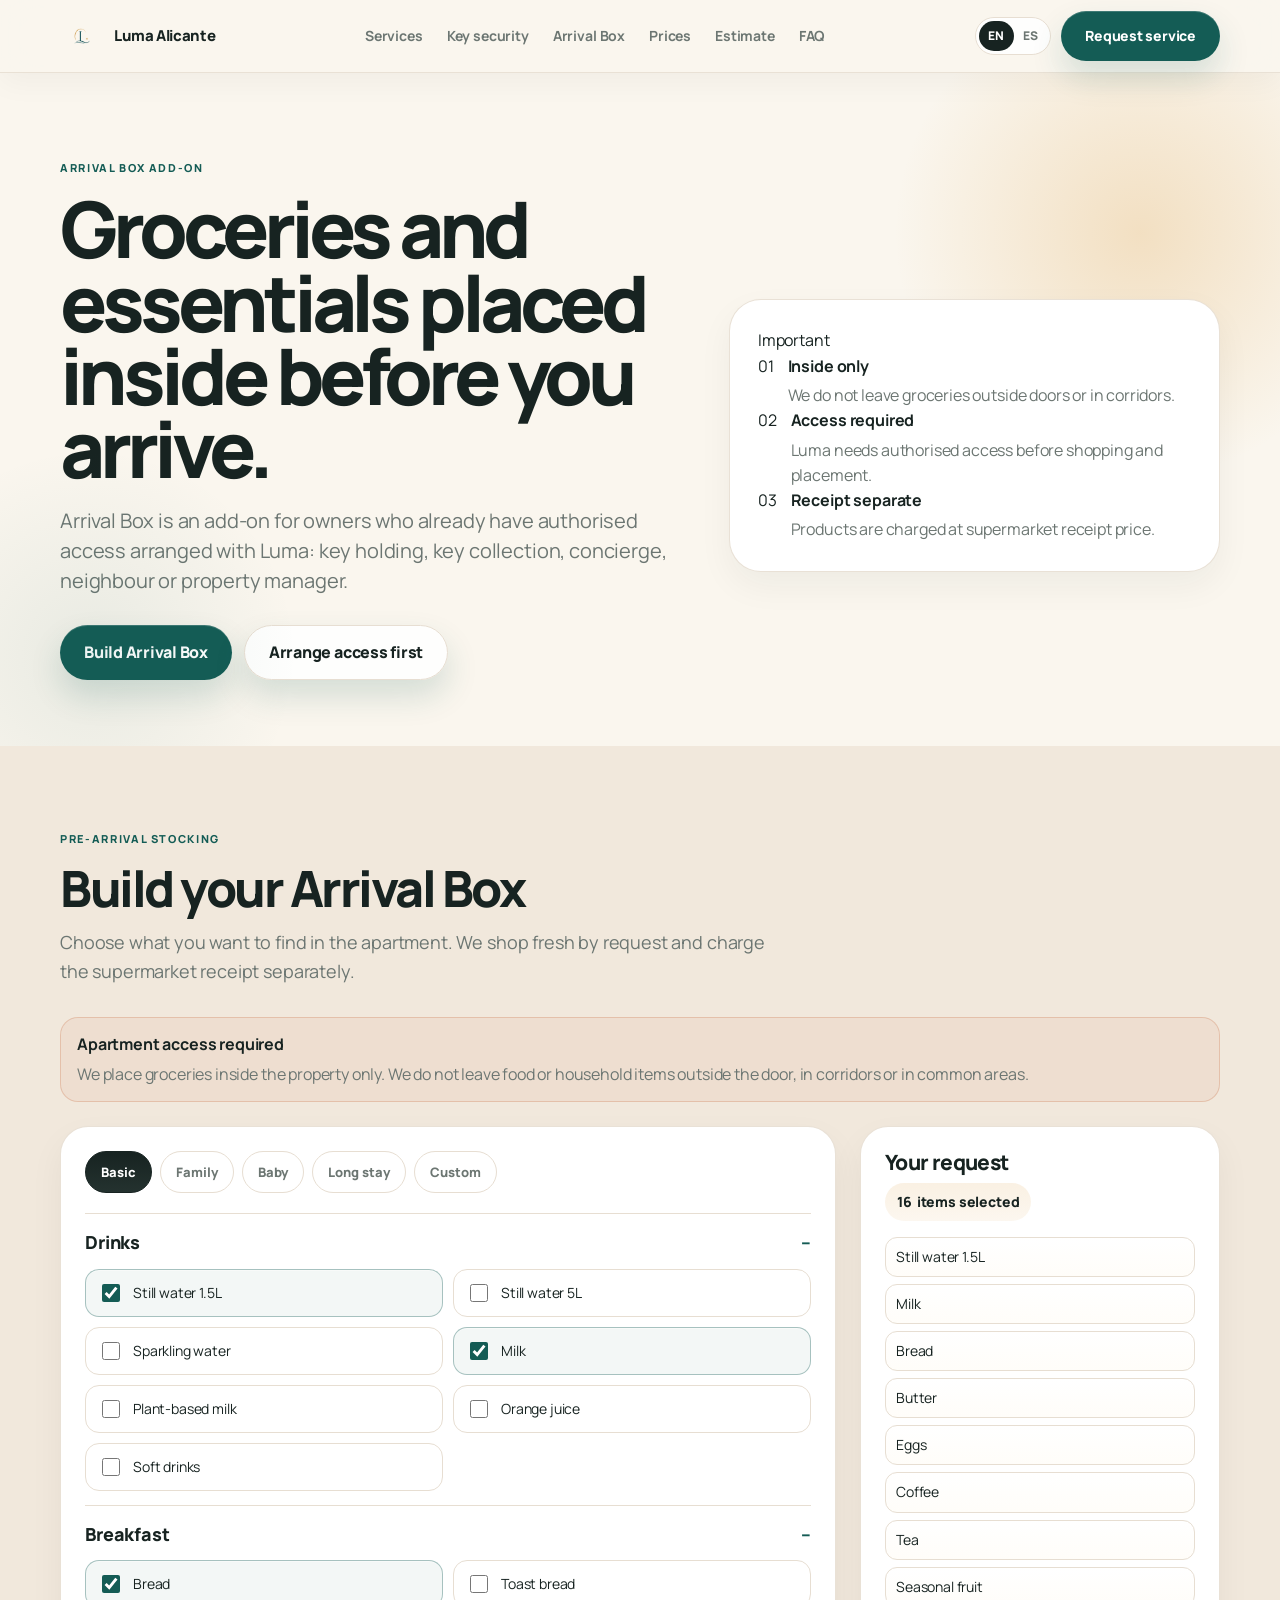
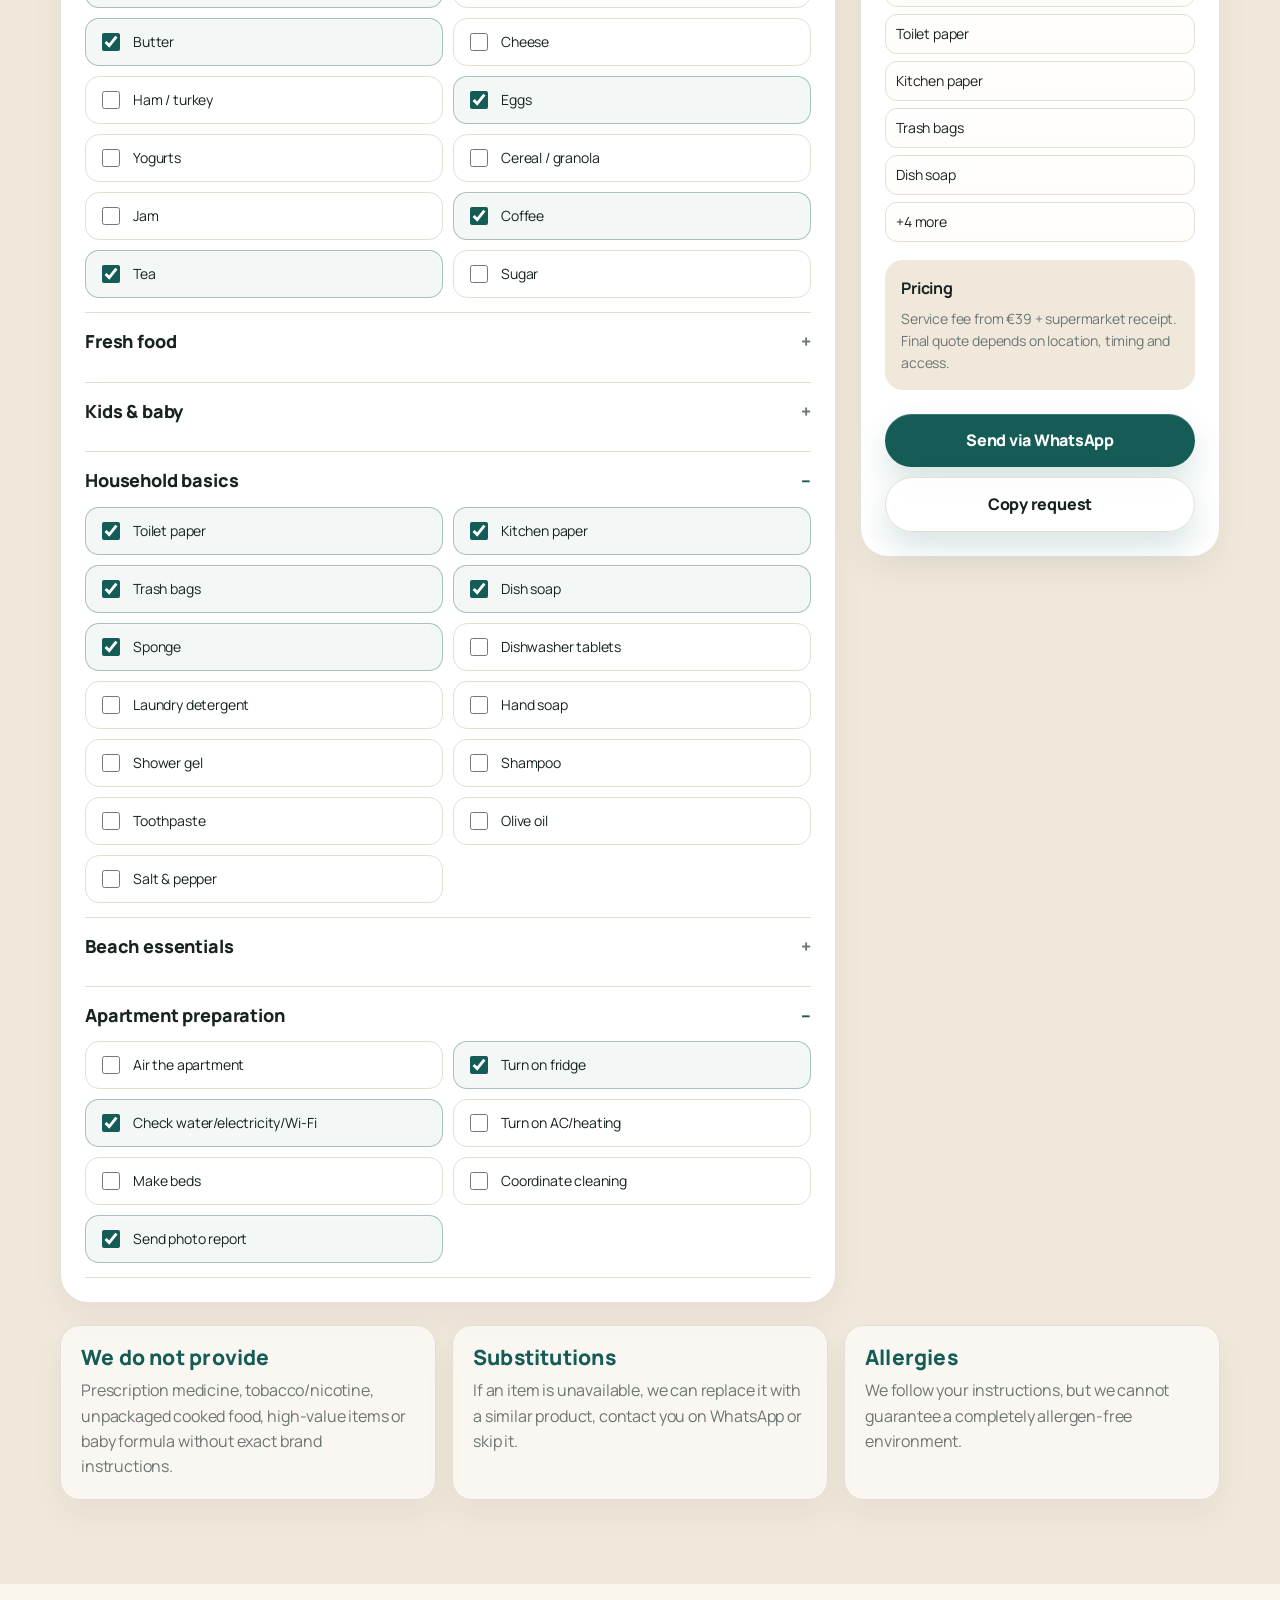
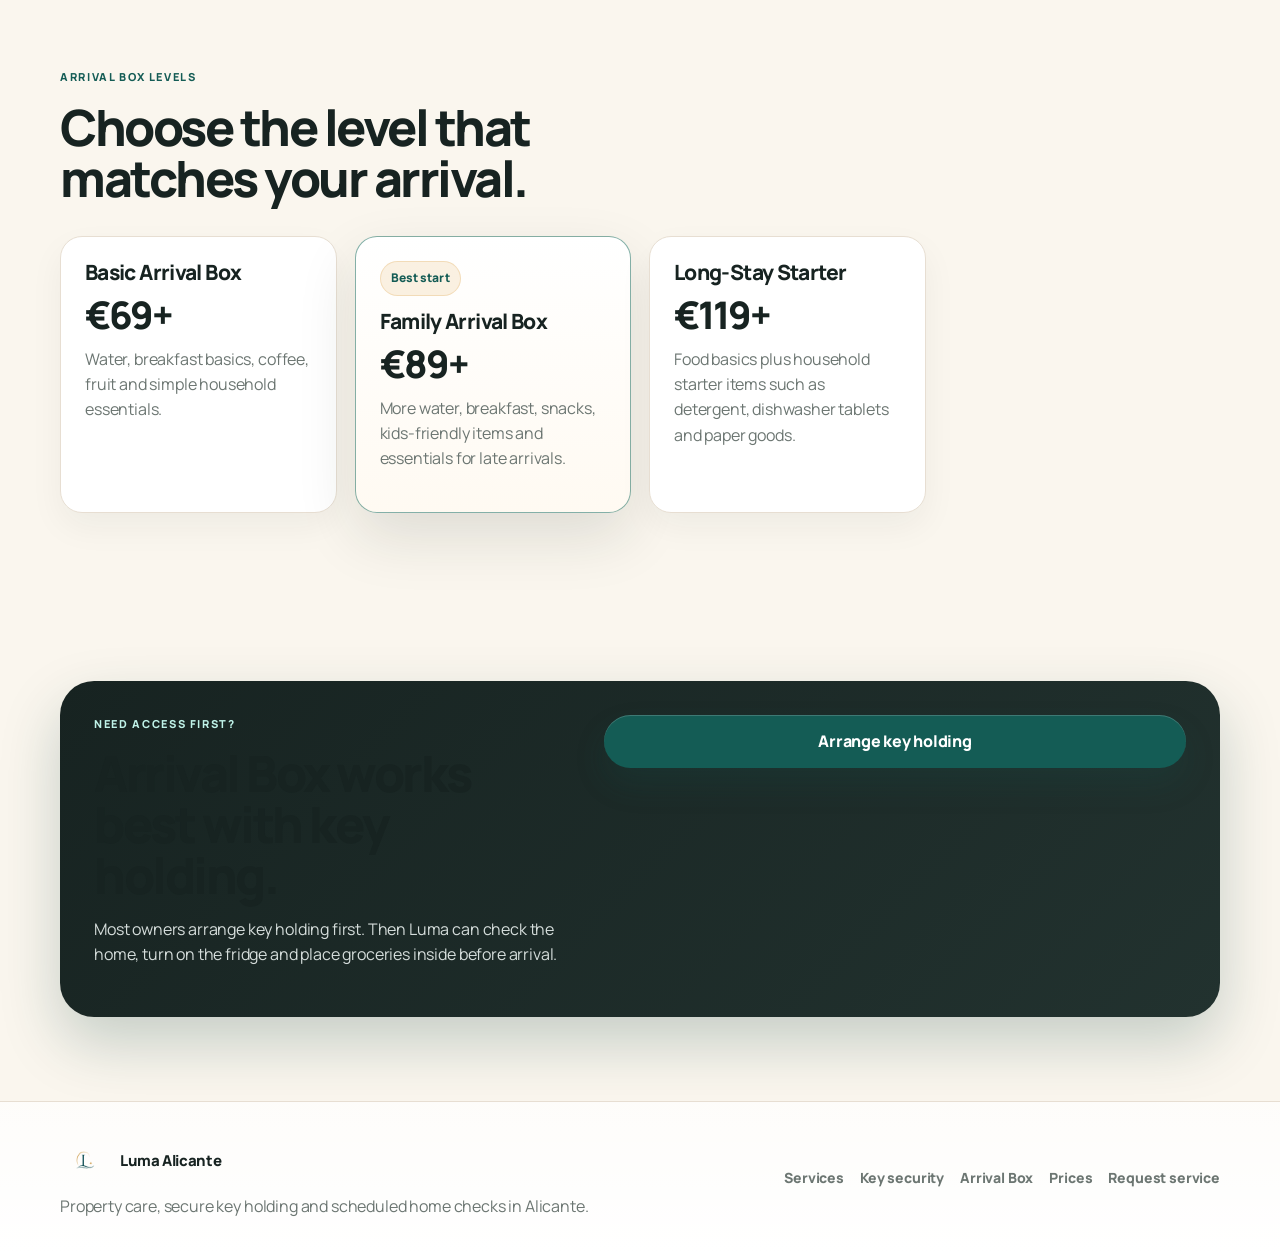
==== commit 22bc0f2d: "Use clean header logo mark" ====
--- a/arrival-box.html
+++ b/arrival-box.html
@@ -6,7 +6,7 @@
   <title>Luma Alicante — Arrival Box</title>
   <meta name="description" content="Arrival Box grocery and essentials setup for Alicante property owners when Luma has authorised apartment access." />
   <link rel="canonical" href="https://lumaalicante.com/arrival-box.html" />
-  <link rel="icon" href="assets/favicon.png" type="image/png" />
+  <link rel="icon" href="assets/favicon-clean.png" type="image/png" />
   <link rel="preconnect" href="https://fonts.googleapis.com" />
   <link rel="preconnect" href="https://fonts.gstatic.com" crossorigin />
   <link href="https://fonts.googleapis.com/css2?family=Manrope:wght@400;500;600;700;800&display=swap" rel="stylesheet" />
@@ -16,7 +16,7 @@
   <header class="site-header">
     <div class="container nav">
       <a href="index.html#top" class="brand" aria-label="Luma Alicante home">
-        <span class="brand-mark brand-mark-logo"><img src="assets/luma-mark-header.png" alt="" /></span>
+        <span class="brand-mark brand-mark-logo"><img src="assets/luma-mark-header-clean.png" alt="" /></span>
         <span class="brand-text">Luma Alicante</span>
       </a>
 
@@ -200,7 +200,7 @@
     <div class="container footer-grid">
       <div>
         <a href="index.html#top" class="brand brand-footer">
-          <span class="brand-mark brand-mark-logo"><img src="assets/luma-mark-header.png" alt="" /></span>
+          <span class="brand-mark brand-mark-logo"><img src="assets/luma-mark-header-clean.png" alt="" /></span>
           <span class="brand-text">Luma Alicante</span>
         </a>
         <p data-i18n="footer.text">Property care, secure key holding and scheduled home checks in Alicante.</p>
--- a/styles.css
+++ b/styles.css
@@ -1509,3 +1509,77 @@
     height: 38px;
   }
 }
+
+
+/* v13 final header logo fix — padded exact Option A mark */
+.brand-mark-logo {
+  background: transparent !important;
+  box-shadow: none !important;
+  border-radius: 0 !important;
+  overflow: visible !important;
+  width: 54px !important;
+  height: 54px !important;
+  padding: 0 !important;
+  display: flex !important;
+  align-items: center !important;
+  justify-content: center !important;
+  flex-shrink: 0 !important;
+}
+
+.brand-mark-logo img {
+  width: 54px !important;
+  height: 54px !important;
+  object-fit: contain !important;
+  display: block !important;
+}
+
+.brand-footer .brand-mark-logo,
+.brand-footer .brand-mark-logo img {
+  width: 60px !important;
+  height: 60px !important;
+}
+
+@media (max-width: 640px) {
+  .brand-mark-logo,
+  .brand-mark-logo img {
+    width: 46px !important;
+    height: 46px !important;
+  }
+}
+
+
+/* v14 clean header mark — icon only, no internal text */
+.brand-mark-logo {
+  background: transparent !important;
+  box-shadow: none !important;
+  border-radius: 0 !important;
+  overflow: visible !important;
+  width: 42px !important;
+  height: 42px !important;
+  padding: 0 !important;
+  display: flex !important;
+  align-items: center !important;
+  justify-content: center !important;
+  flex-shrink: 0 !important;
+}
+
+.brand-mark-logo img {
+  width: 42px !important;
+  height: 42px !important;
+  object-fit: contain !important;
+  display: block !important;
+}
+
+.brand-footer .brand-mark-logo,
+.brand-footer .brand-mark-logo img {
+  width: 48px !important;
+  height: 48px !important;
+}
+
+@media (max-width: 640px) {
+  .brand-mark-logo,
+  .brand-mark-logo img {
+    width: 38px !important;
+    height: 38px !important;
+  }
+}
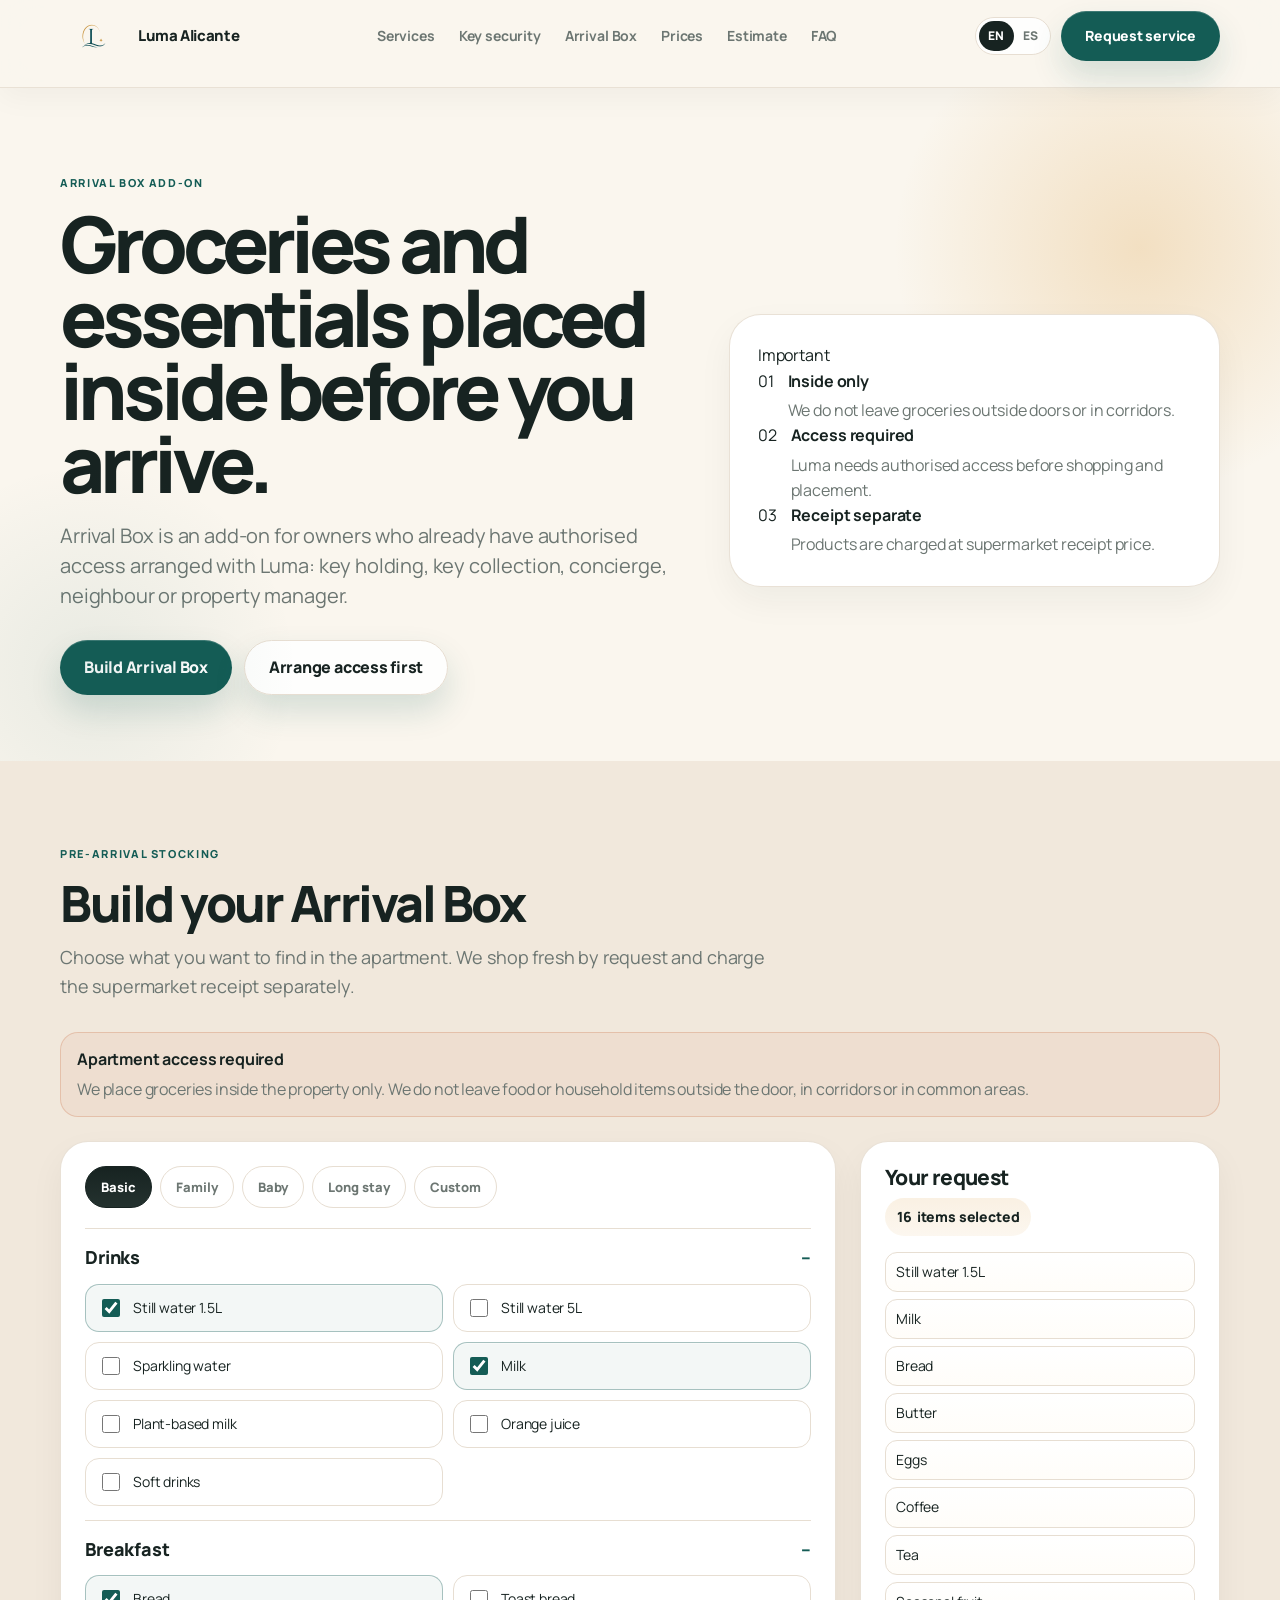
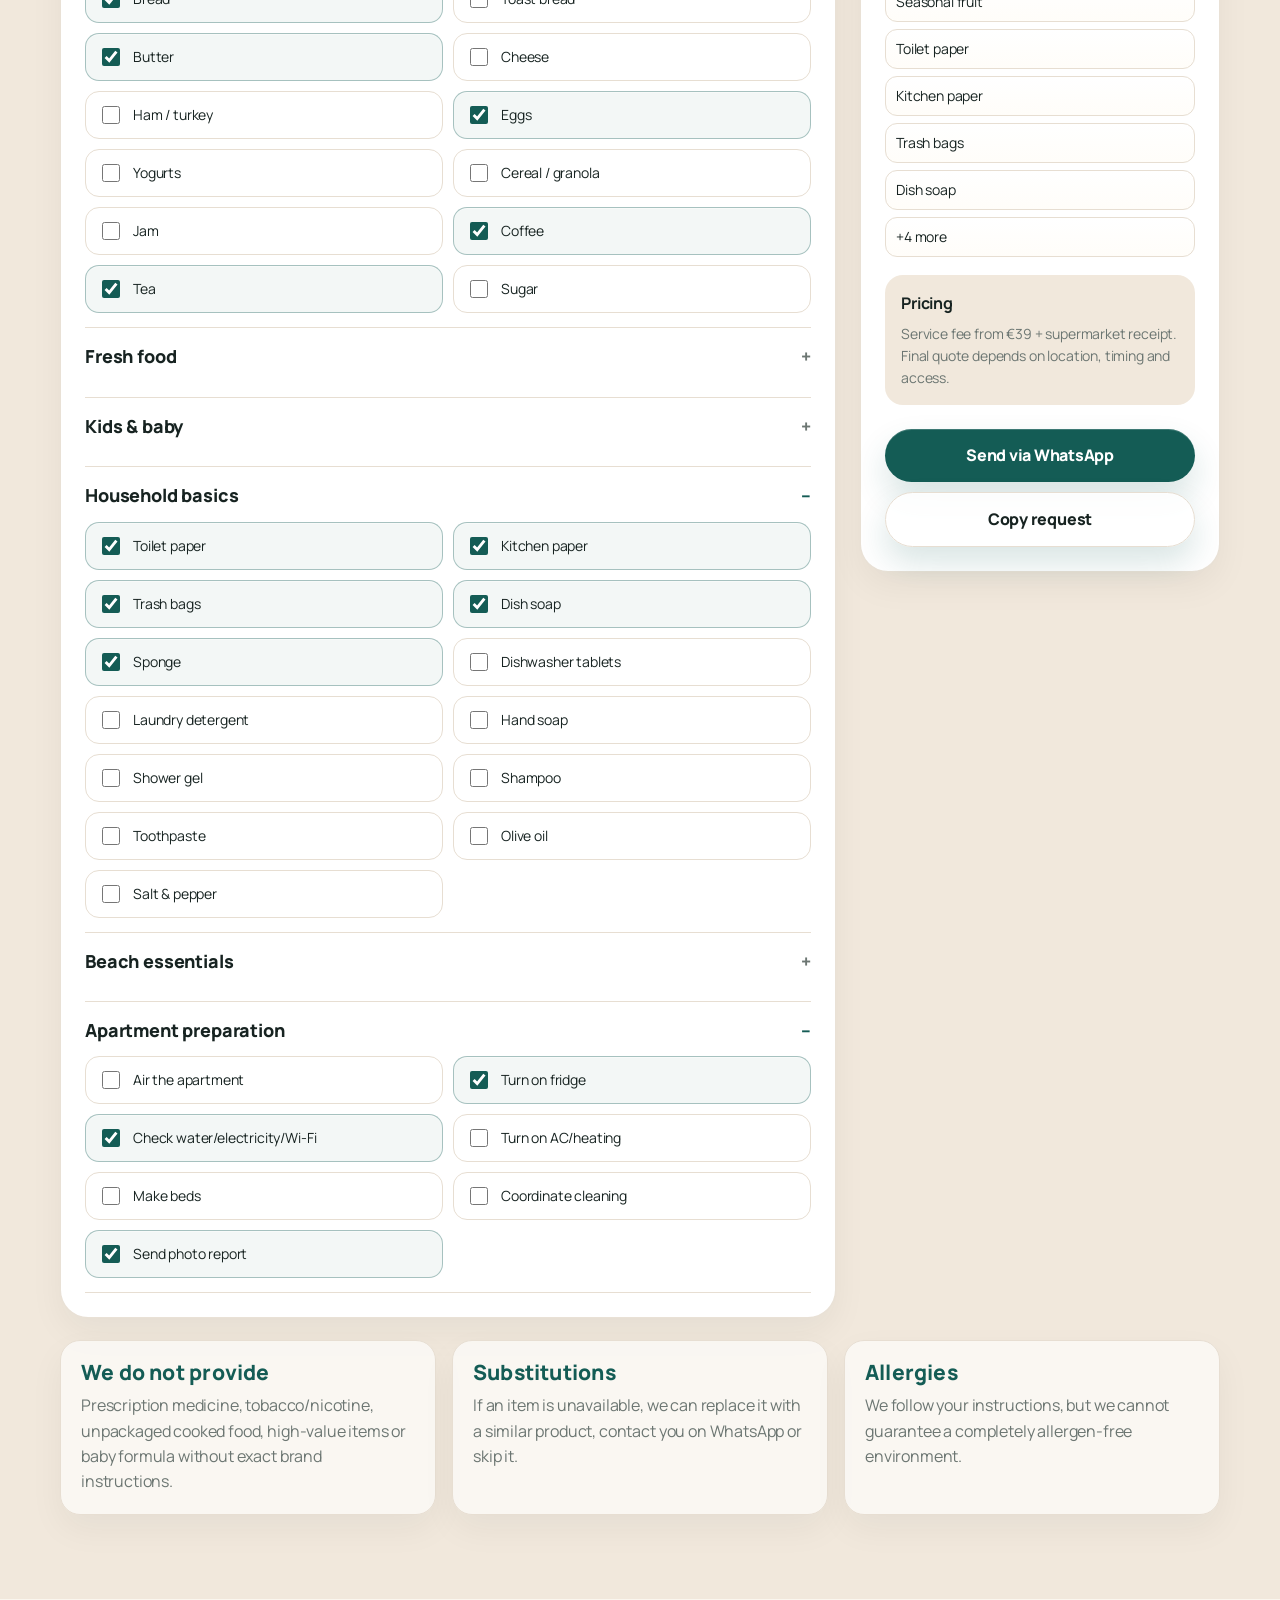
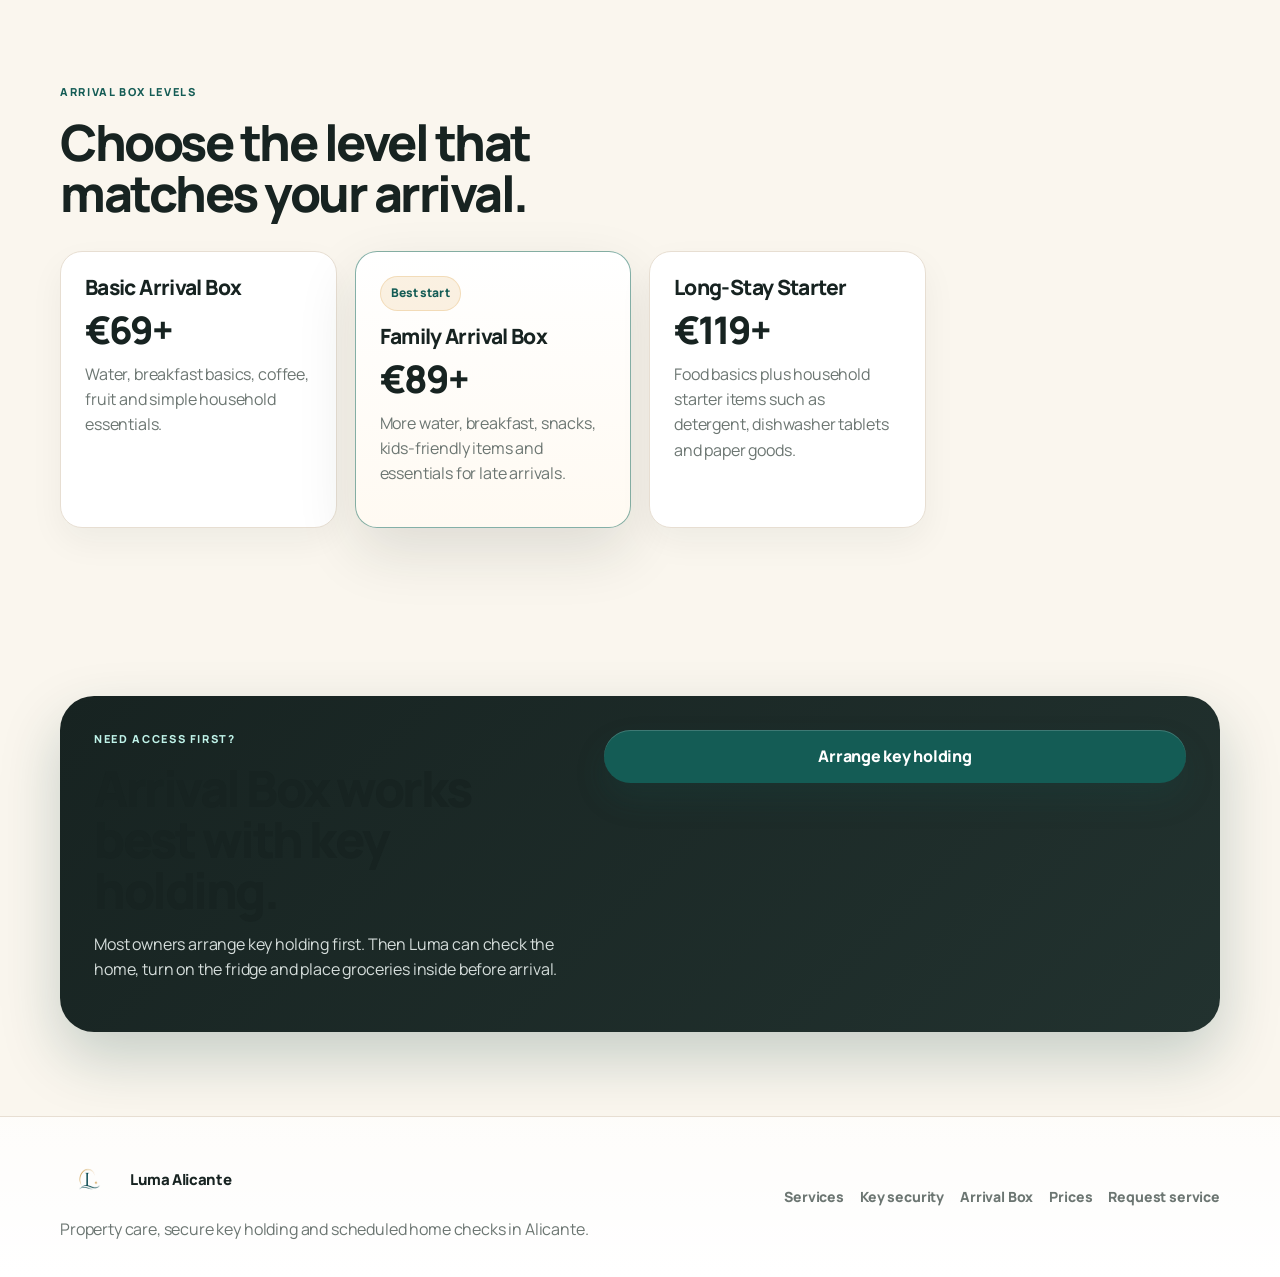
==== commit df1acedf: "Update favicon with larger Luma app icon" ====
--- a/arrival-box.html
+++ b/arrival-box.html
@@ -6,11 +6,13 @@
   <title>Luma Alicante — Arrival Box</title>
   <meta name="description" content="Arrival Box grocery and essentials setup for Alicante property owners when Luma has authorised apartment access." />
   <link rel="canonical" href="https://lumaalicante.com/arrival-box.html" />
-  <link rel="icon" href="assets/favicon-clean.png" type="image/png" />
   <link rel="preconnect" href="https://fonts.googleapis.com" />
   <link rel="preconnect" href="https://fonts.gstatic.com" crossorigin />
   <link href="https://fonts.googleapis.com/css2?family=Manrope:wght@400;500;600;700;800&display=swap" rel="stylesheet" />
   <link rel="stylesheet" href="styles.css" />
+  <link rel="icon" href="assets/favicon.ico" sizes="any" />
+  <link rel="icon" href="assets/favicon-luma-app.png" type="image/png" />
+  <link rel="apple-touch-icon" href="assets/apple-touch-icon.png" />
 </head>
 <body>
   <header class="site-header">
--- a/styles.css
+++ b/styles.css
@@ -1583,3 +1583,89 @@
     height: 38px !important;
   }
 }
+
+/* === HEADER LOGO SIZE BOOST === */
+.brand-mark-logo {
+  width: 64px !important;
+  height: 64px !important;
+  min-width: 64px !important;
+  display: flex !important;
+  align-items: center !important;
+  justify-content: center !important;
+  flex-shrink: 0 !important;
+  background: transparent !important;
+  border-radius: 0 !important;
+  overflow: visible !important;
+  box-shadow: none !important;
+}
+
+.brand-mark-logo img {
+  width: 64px !important;
+  height: 64px !important;
+  object-fit: contain !important;
+  display: block !important;
+}
+
+.brand {
+  gap: 14px !important;
+  align-items: center !important;
+}
+
+.brand-name {
+  line-height: 1 !important;
+}
+
+.site-header,
+.header,
+header {
+  min-height: 88px !important;
+}
+
+@media (max-width: 768px) {
+  .brand-mark-logo {
+    width: 52px !important;
+    height: 52px !important;
+    min-width: 52px !important;
+  }
+
+  .brand-mark-logo img {
+    width: 52px !important;
+    height: 52px !important;
+  }
+}
+
+/* === FOOTER LOGO SIZE FIX === */
+.footer .brand-mark-logo {
+  width: 56px !important;
+  height: 56px !important;
+  min-width: 56px !important;
+  padding: 0 !important;
+  background: transparent !important;
+  box-shadow: none !important;
+  border-radius: 0 !important;
+  overflow: visible !important;
+  display: flex !important;
+  align-items: center !important;
+  justify-content: center !important;
+}
+
+.footer .brand-mark-logo img {
+  width: 56px !important;
+  height: 56px !important;
+  object-fit: contain !important;
+  display: block !important;
+}
+
+.footer .brand-footer {
+  gap: 14px !important;
+  align-items: center !important;
+}
+
+@media (max-width: 768px) {
+  .footer .brand-mark-logo,
+  .footer .brand-mark-logo img {
+    width: 48px !important;
+    height: 48px !important;
+    min-width: 48px !important;
+  }
+}
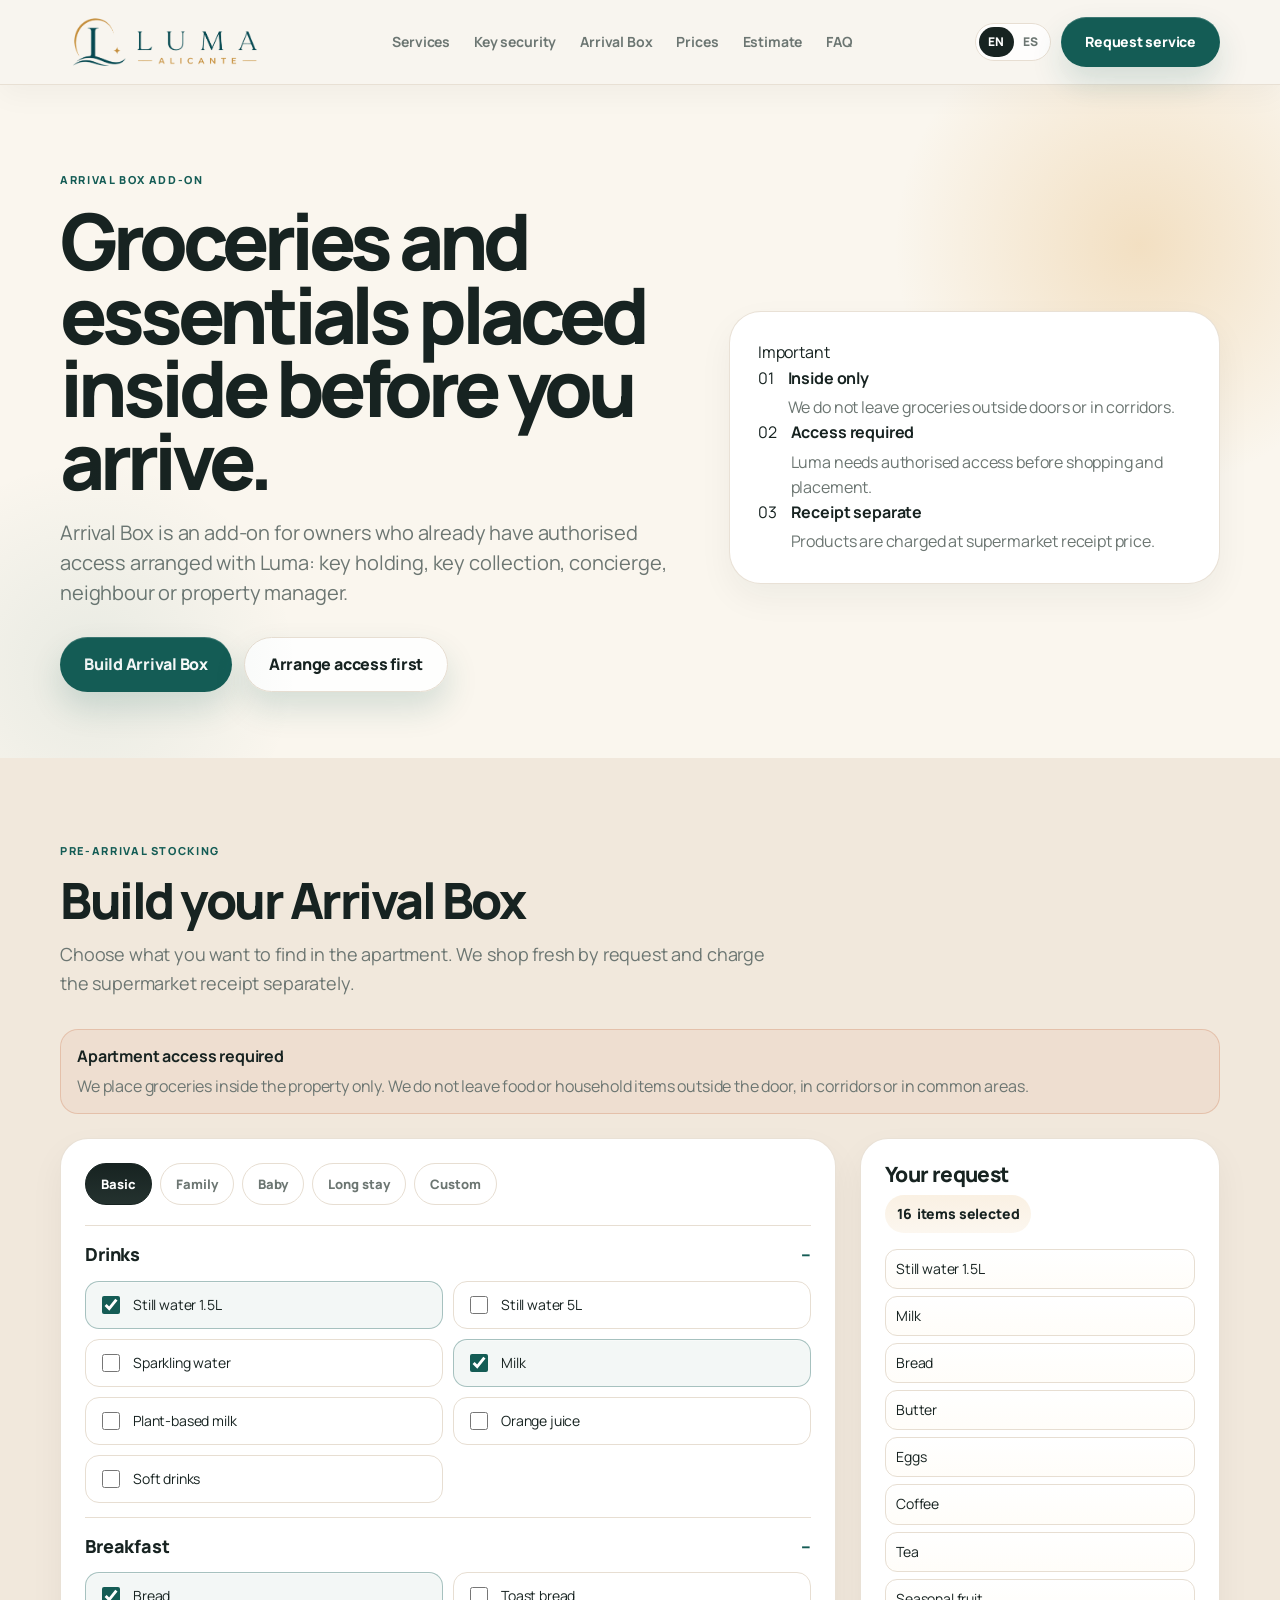
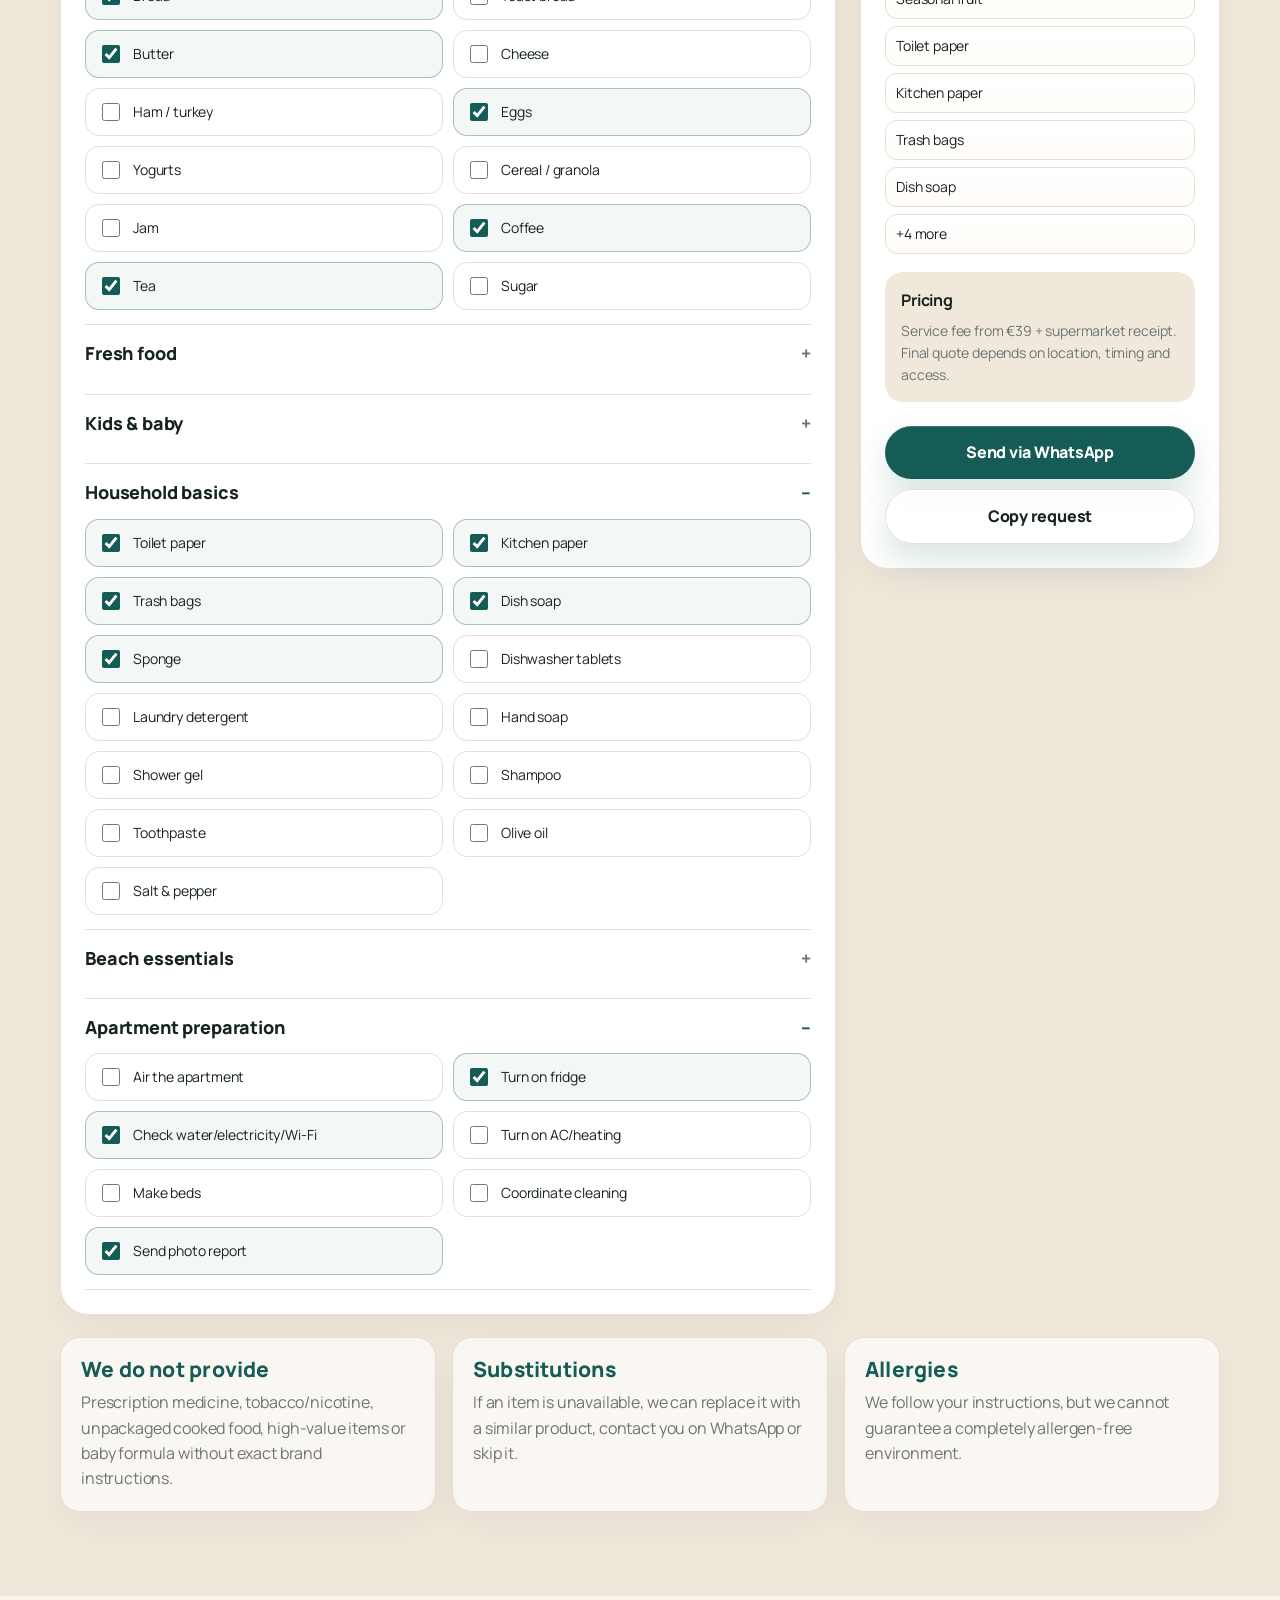
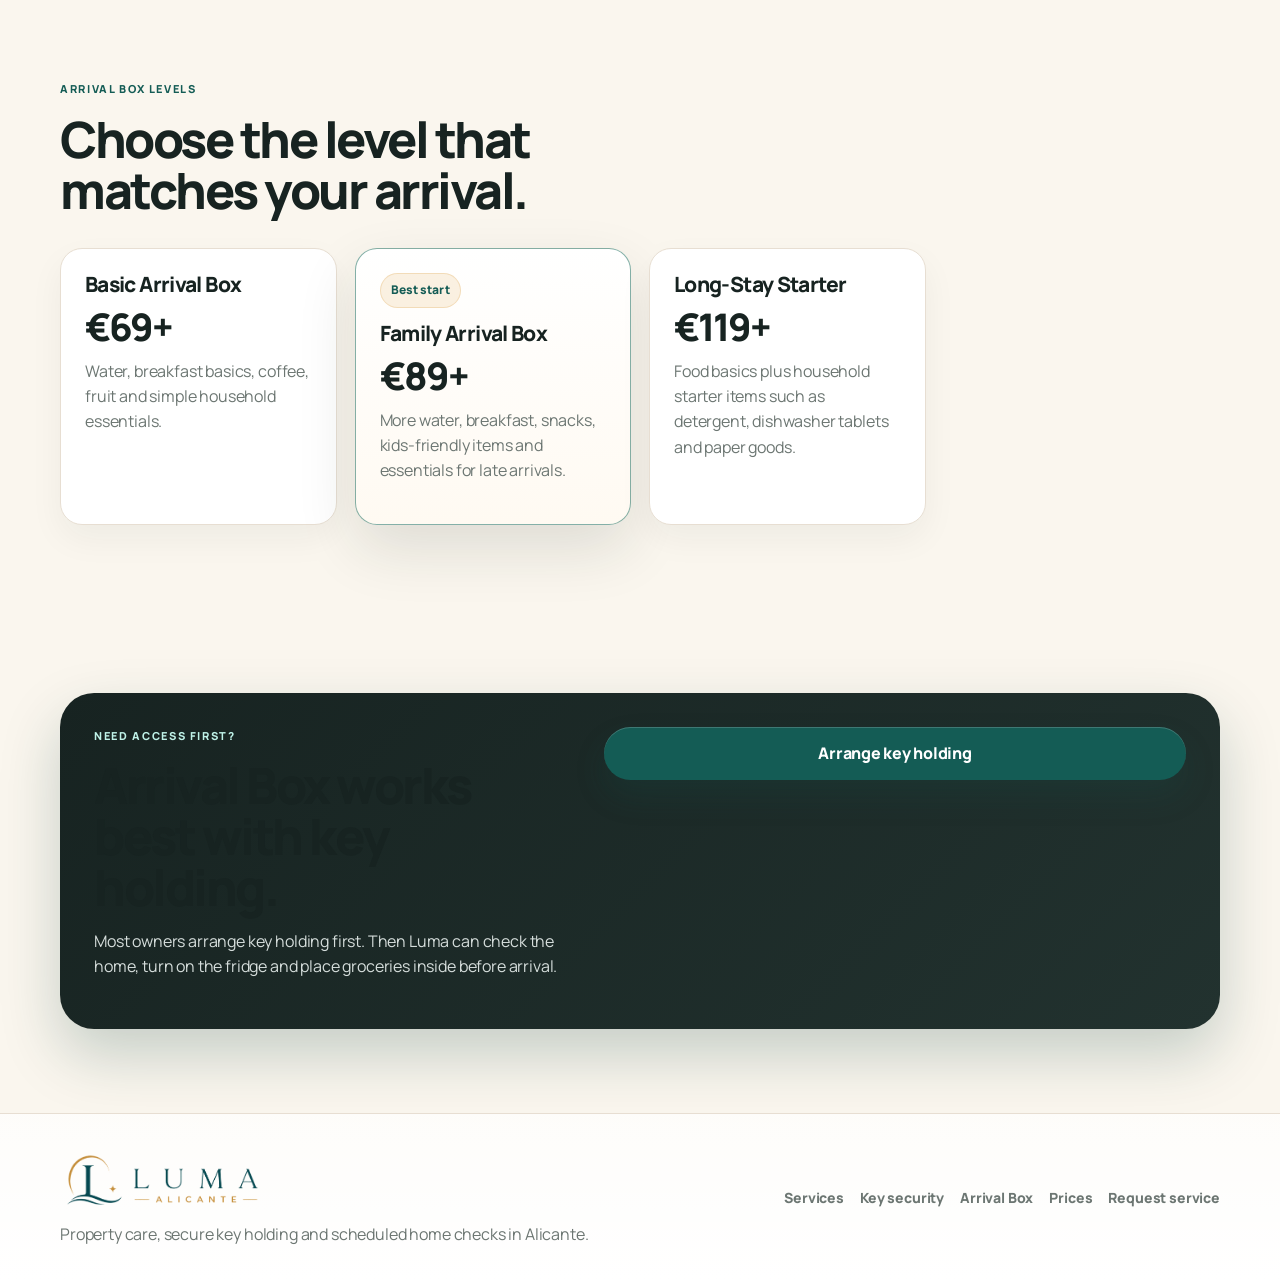
==== commit 3e9eb583: "Use horizontal Luma logo in site header" ====
--- a/arrival-box.html
+++ b/arrival-box.html
@@ -18,8 +18,7 @@
   <header class="site-header">
     <div class="container nav">
       <a href="index.html#top" class="brand" aria-label="Luma Alicante home">
-        <span class="brand-mark brand-mark-logo"><img src="assets/luma-mark-header-clean.png" alt="" /></span>
-        <span class="brand-text">Luma Alicante</span>
+        <img class="brand-logo-horizontal" src="assets/luma-logo-header-horizontal.png" alt="Luma Alicante" />
       </a>
 
       <nav class="nav-links" aria-label="Main navigation">
@@ -202,8 +201,7 @@
     <div class="container footer-grid">
       <div>
         <a href="index.html#top" class="brand brand-footer">
-          <span class="brand-mark brand-mark-logo"><img src="assets/luma-mark-header-clean.png" alt="" /></span>
-          <span class="brand-text">Luma Alicante</span>
+          <img class="brand-logo-horizontal brand-logo-footer" src="assets/luma-logo-footer-horizontal.png" alt="Luma Alicante" />
         </a>
         <p data-i18n="footer.text">Property care, secure key holding and scheduled home checks in Alicante.</p>
       </div>
--- a/styles.css
+++ b/styles.css
@@ -1584,88 +1584,71 @@
   }
 }
 
-/* === HEADER LOGO SIZE BOOST === */
-.brand-mark-logo {
-  width: 64px !important;
-  height: 64px !important;
-  min-width: 64px !important;
+
+/* v15 horizontal Luma logo in header/footer */
+.brand {
   display: flex !important;
   align-items: center !important;
-  justify-content: center !important;
+  gap: 0 !important;
   flex-shrink: 0 !important;
-  background: transparent !important;
-  border-radius: 0 !important;
-  overflow: visible !important;
-  box-shadow: none !important;
-}
-
-.brand-mark-logo img {
-  width: 64px !important;
-  height: 64px !important;
+}
+
+.brand-logo-horizontal {
+  display: block !important;
+  width: 210px !important;
+  height: auto !important;
+  max-height: 62px !important;
   object-fit: contain !important;
-  display: block !important;
-}
-
-.brand {
-  gap: 14px !important;
-  align-items: center !important;
-}
-
-.brand-name {
-  line-height: 1 !important;
-}
-
-.site-header,
-.header,
-header {
-  min-height: 88px !important;
-}
-
-@media (max-width: 768px) {
-  .brand-mark-logo {
-    width: 52px !important;
-    height: 52px !important;
-    min-width: 52px !important;
-  }
-
-  .brand-mark-logo img {
-    width: 52px !important;
-    height: 52px !important;
-  }
-}
-
-/* === FOOTER LOGO SIZE FIX === */
-.footer .brand-mark-logo {
-  width: 56px !important;
-  height: 56px !important;
-  min-width: 56px !important;
-  padding: 0 !important;
-  background: transparent !important;
-  box-shadow: none !important;
-  border-radius: 0 !important;
-  overflow: visible !important;
+}
+
+.brand-footer {
   display: flex !important;
   align-items: center !important;
-  justify-content: center !important;
-}
-
-.footer .brand-mark-logo img {
-  width: 56px !important;
-  height: 56px !important;
-  object-fit: contain !important;
-  display: block !important;
-}
-
-.footer .brand-footer {
-  gap: 14px !important;
-  align-items: center !important;
-}
-
-@media (max-width: 768px) {
-  .footer .brand-mark-logo,
-  .footer .brand-mark-logo img {
-    width: 48px !important;
-    height: 48px !important;
-    min-width: 48px !important;
-  }
-}
+}
+
+.brand-logo-footer {
+  width: 210px !important;
+  max-height: 64px !important;
+}
+
+.nav {
+  height: 84px !important;
+}
+
+.site-header {
+  background: rgba(248,245,239,.92) !important;
+}
+
+@media (max-width: 1100px) {
+  .brand-logo-horizontal {
+    width: 185px !important;
+  }
+  .nav-links {
+    gap: 16px !important;
+  }
+}
+
+@media (max-width: 860px) {
+  .brand-logo-horizontal {
+    width: 165px !important;
+  }
+}
+
+@media (max-width: 760px) {
+  .brand-logo-horizontal {
+    width: 150px !important;
+  }
+}
+
+@media (max-width: 640px) {
+  .brand-logo-horizontal {
+    width: 138px !important;
+  }
+  .nav {
+    height: 76px !important;
+  }
+}
+
+.footer .brand-logo-horizontal {
+  width: 205px !important;
+}
